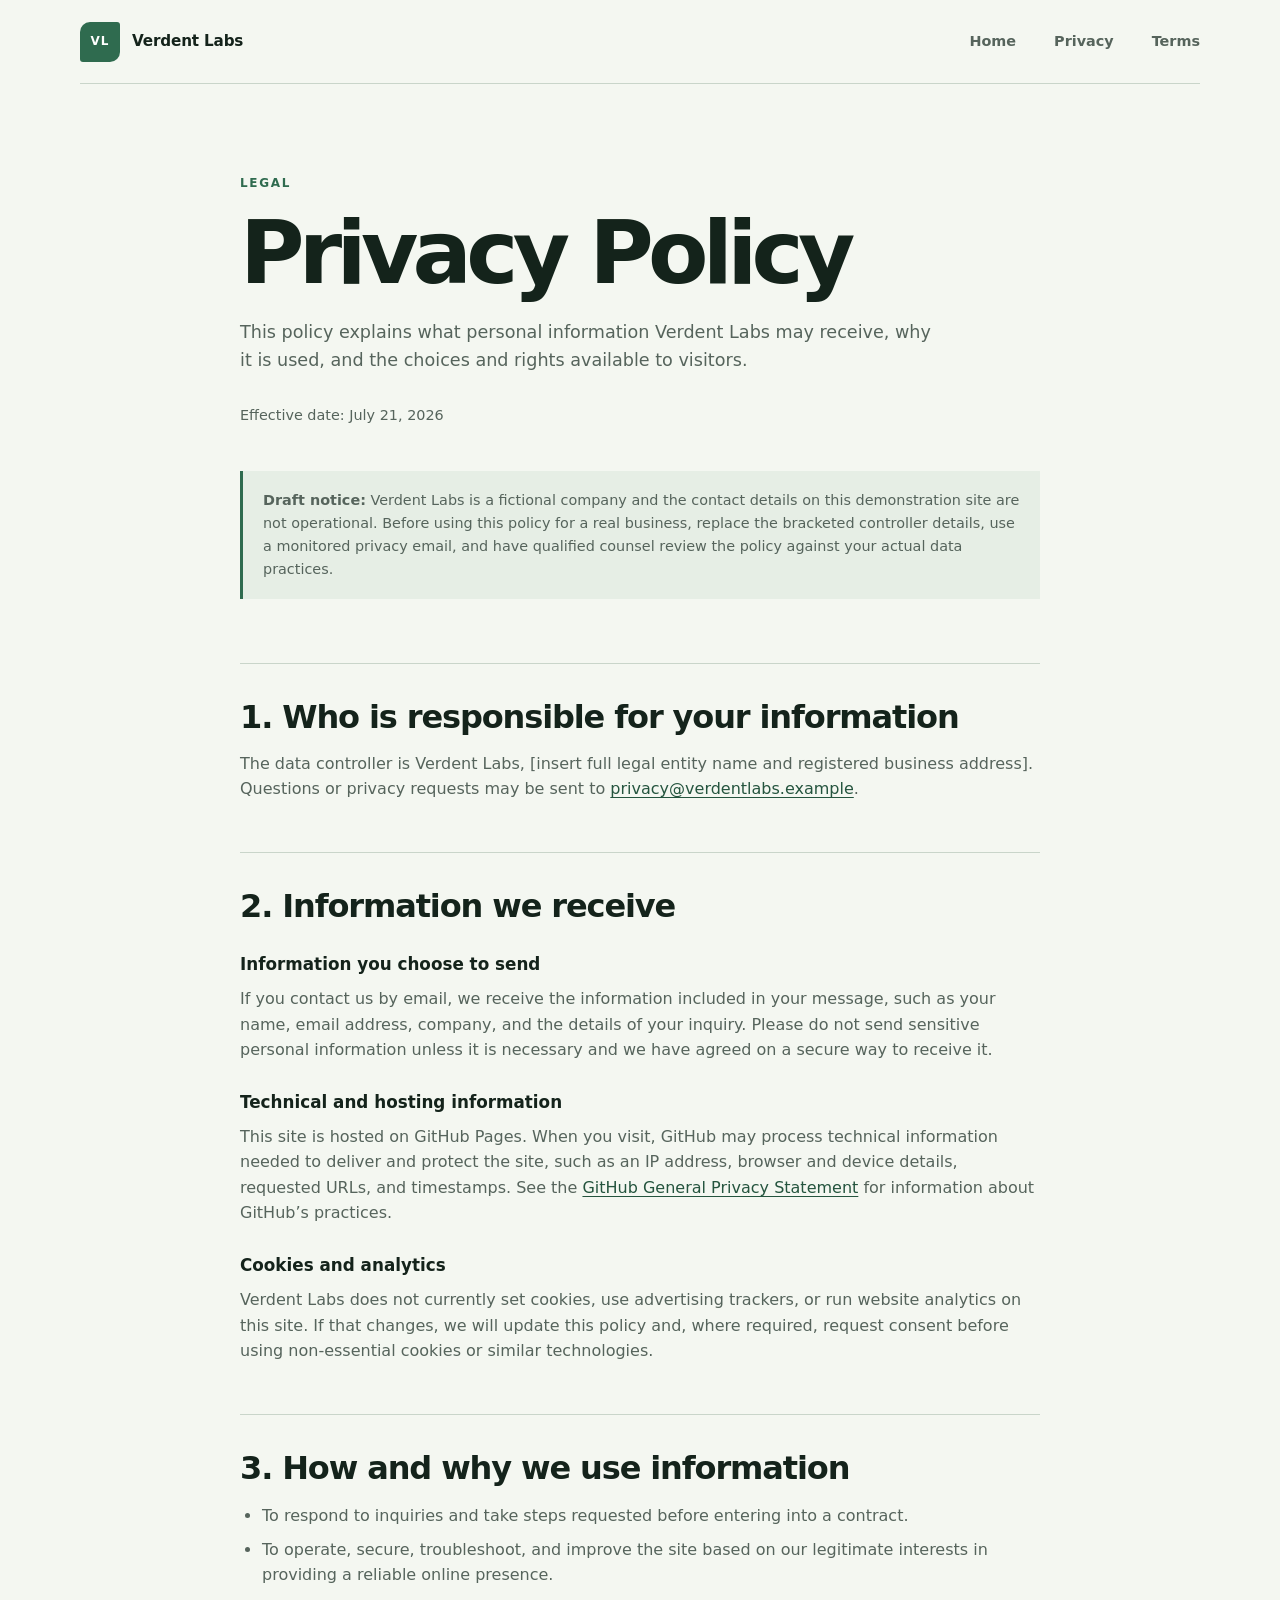
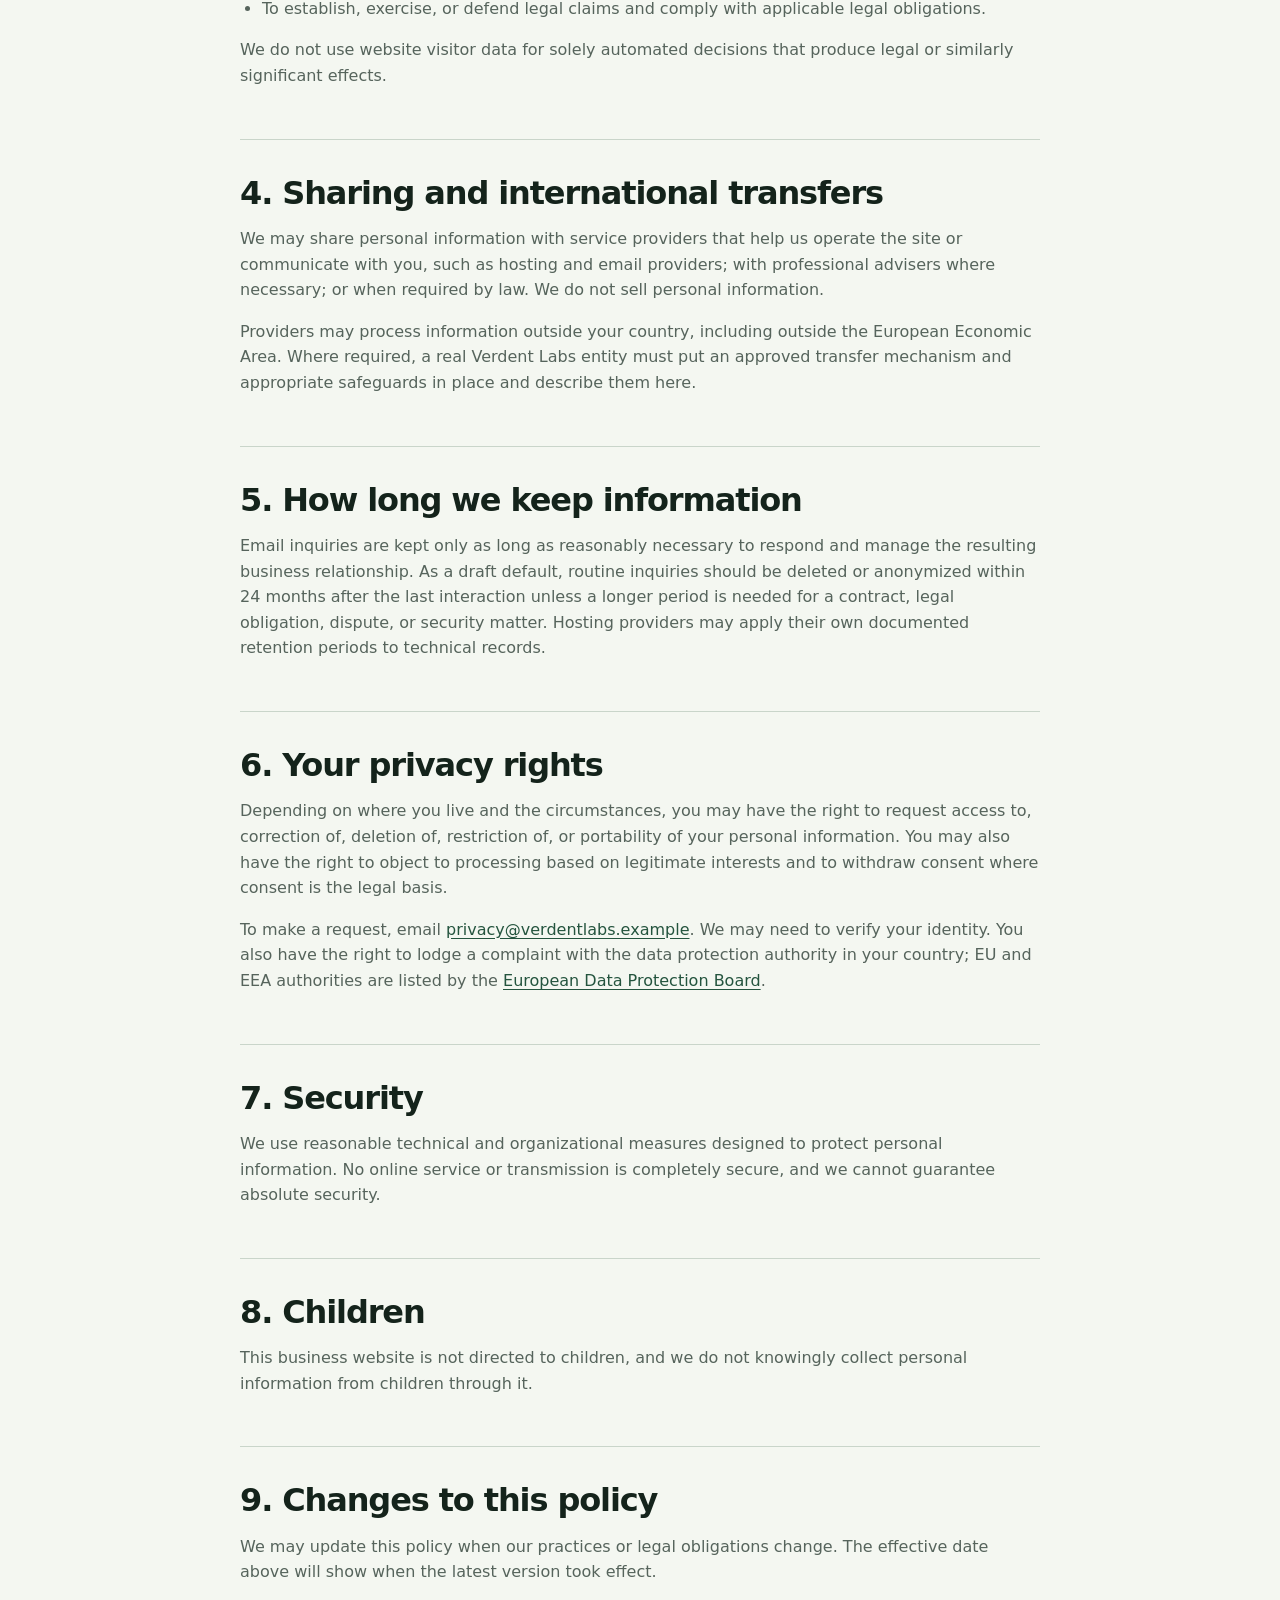
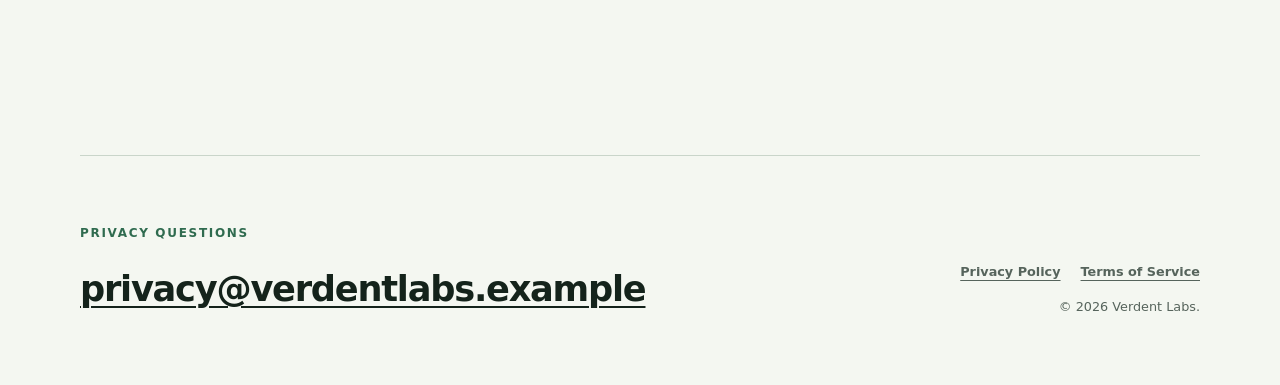
==== privacy-policy.html @ c5fb1c39 "Add legal pages and search indexing files" ====
<!doctype html>
<html lang="en">
  <head>
    <meta charset="utf-8" />
    <meta name="viewport" content="width=device-width, initial-scale=1" />
    <meta
      name="description"
      content="Learn how Verdent Labs handles personal information, including inquiries, hosting data, retention, and privacy rights."
    />
    <meta name="robots" content="index, follow, max-image-preview:large" />
    <link
      rel="canonical"
      href="https://monarahmani.github.io/verdent-labs/privacy-policy.html"
    />
    <title>Privacy Policy | Verdent Labs</title>
    <link rel="stylesheet" href="styles.css" />
  </head>
  <body>
    <header class="site-header">
      <a class="brand" href="index.html" aria-label="Verdent Labs home">
        <span class="logo-placeholder" aria-hidden="true">VL</span>
        <span>Verdent Labs</span>
      </a>

      <nav aria-label="Primary navigation">
        <a href="index.html">Home</a>
        <a href="privacy-policy.html" aria-current="page">Privacy</a>
        <a href="terms.html">Terms</a>
      </nav>
    </header>

    <main class="legal-page">
      <p class="eyebrow">Legal</p>
      <h1>Privacy Policy</h1>
      <p class="legal-intro">
        This policy explains what personal information Verdent Labs may receive,
        why it is used, and the choices and rights available to visitors.
      </p>
      <p class="effective-date">Effective date: July 21, 2026</p>

      <aside class="legal-notice">
        <strong>Draft notice:</strong> Verdent Labs is a fictional company and
        the contact details on this demonstration site are not operational.
        Before using this policy for a real business, replace the bracketed
        controller details, use a monitored privacy email, and have qualified
        counsel review the policy against your actual data practices.
      </aside>

      <div class="legal-content">
        <section aria-labelledby="controller">
          <h2 id="controller">1. Who is responsible for your information</h2>
          <p>
            The data controller is Verdent Labs, [insert full legal entity name
            and registered business address]. Questions or privacy requests may
            be sent to
            <a href="mailto:privacy@verdentlabs.example"
              >privacy@verdentlabs.example</a
            >.
          </p>
        </section>

        <section aria-labelledby="collect">
          <h2 id="collect">2. Information we receive</h2>
          <h3>Information you choose to send</h3>
          <p>
            If you contact us by email, we receive the information included in
            your message, such as your name, email address, company, and the
            details of your inquiry. Please do not send sensitive personal
            information unless it is necessary and we have agreed on a secure
            way to receive it.
          </p>

          <h3>Technical and hosting information</h3>
          <p>
            This site is hosted on GitHub Pages. When you visit, GitHub may
            process technical information needed to deliver and protect the
            site, such as an IP address, browser and device details, requested
            URLs, and timestamps. See the
            <a href="https://docs.github.com/en/site-policy/privacy-policies/github-general-privacy-statement"
              >GitHub General Privacy Statement</a
            > for information about GitHub’s practices.
          </p>

          <h3>Cookies and analytics</h3>
          <p>
            Verdent Labs does not currently set cookies, use advertising
            trackers, or run website analytics on this site. If that changes,
            we will update this policy and, where required, request consent
            before using non-essential cookies or similar technologies.
          </p>
        </section>

        <section aria-labelledby="uses">
          <h2 id="uses">3. How and why we use information</h2>
          <ul>
            <li>
              To respond to inquiries and take steps requested before entering
              into a contract.
            </li>
            <li>
              To operate, secure, troubleshoot, and improve the site based on
              our legitimate interests in providing a reliable online presence.
            </li>
            <li>
              To establish, exercise, or defend legal claims and comply with
              applicable legal obligations.
            </li>
          </ul>
          <p>
            We do not use website visitor data for solely automated decisions
            that produce legal or similarly significant effects.
          </p>
        </section>

        <section aria-labelledby="sharing">
          <h2 id="sharing">4. Sharing and international transfers</h2>
          <p>
            We may share personal information with service providers that help
            us operate the site or communicate with you, such as hosting and
            email providers; with professional advisers where necessary; or
            when required by law. We do not sell personal information.
          </p>
          <p>
            Providers may process information outside your country, including
            outside the European Economic Area. Where required, a real Verdent
            Labs entity must put an approved transfer mechanism and appropriate
            safeguards in place and describe them here.
          </p>
        </section>

        <section aria-labelledby="retention">
          <h2 id="retention">5. How long we keep information</h2>
          <p>
            Email inquiries are kept only as long as reasonably necessary to
            respond and manage the resulting business relationship. As a draft
            default, routine inquiries should be deleted or anonymized within
            24 months after the last interaction unless a longer period is
            needed for a contract, legal obligation, dispute, or security
            matter. Hosting providers may apply their own documented retention
            periods to technical records.
          </p>
        </section>

        <section aria-labelledby="rights">
          <h2 id="rights">6. Your privacy rights</h2>
          <p>
            Depending on where you live and the circumstances, you may have the
            right to request access to, correction of, deletion of, restriction
            of, or portability of your personal information. You may also have
            the right to object to processing based on legitimate interests and
            to withdraw consent where consent is the legal basis.
          </p>
          <p>
            To make a request, email
            <a href="mailto:privacy@verdentlabs.example"
              >privacy@verdentlabs.example</a
            >. We may need to verify your identity. You also have the right to
            lodge a complaint with the data protection authority in your
            country; EU and EEA authorities are listed by the
            <a href="https://www.edpb.europa.eu/about-edpb/about-edpb/members_en"
              >European Data Protection Board</a
            >.
          </p>
        </section>

        <section aria-labelledby="security">
          <h2 id="security">7. Security</h2>
          <p>
            We use reasonable technical and organizational measures designed to
            protect personal information. No online service or transmission is
            completely secure, and we cannot guarantee absolute security.
          </p>
        </section>

        <section aria-labelledby="children">
          <h2 id="children">8. Children</h2>
          <p>
            This business website is not directed to children, and we do not
            knowingly collect personal information from children through it.
          </p>
        </section>

        <section aria-labelledby="changes">
          <h2 id="changes">9. Changes to this policy</h2>
          <p>
            We may update this policy when our practices or legal obligations
            change. The effective date above will show when the latest version
            took effect.
          </p>
        </section>
      </div>
    </main>

    <footer>
      <div>
        <p class="section-label">Privacy questions</p>
        <a class="contact-link" href="mailto:privacy@verdentlabs.example">
          privacy@verdentlabs.example
        </a>
      </div>
      <div class="footer-meta">
        <nav class="legal-links" aria-label="Legal">
          <a href="privacy-policy.html" aria-current="page">Privacy Policy</a>
          <a href="terms.html">Terms of Service</a>
        </nav>
        <p>© 2026 Verdent Labs.</p>
      </div>
    </footer>
  </body>
</html>
---- styles.css ----
:root {
  --ink: #14231b;
  --muted: #56645c;
  --paper: #f4f7f1;
  --surface: #e6eee5;
  --accent: #2f6b4f;
  --accent-dark: #24543e;
  --line: #c9d5ca;
  --max-width: 1120px;
}

* {
  box-sizing: border-box;
}

html {
  scroll-behavior: smooth;
}

body {
  margin: 0;
  color: var(--ink);
  background: var(--paper);
  font-family: Inter, ui-sans-serif, system-ui, -apple-system, BlinkMacSystemFont,
    "Segoe UI", sans-serif;
  line-height: 1.6;
}

a {
  color: inherit;
}

.site-header,
main,
footer {
  width: min(calc(100% - 40px), var(--max-width));
  margin-inline: auto;
}

.site-header {
  display: flex;
  align-items: center;
  justify-content: space-between;
  min-height: 84px;
  border-bottom: 1px solid var(--line);
}

.brand {
  display: inline-flex;
  align-items: center;
  gap: 12px;
  font-size: 0.95rem;
  font-weight: 750;
  letter-spacing: -0.01em;
  text-decoration: none;
}

.logo-placeholder {
  display: grid;
  width: 40px;
  height: 40px;
  place-items: center;
  color: white;
  background: var(--accent);
  border-radius: 10px 3px 10px 3px;
  font-size: 0.75rem;
  letter-spacing: 0.08em;
}

nav {
  display: flex;
  gap: clamp(18px, 4vw, 38px);
}

nav a {
  color: var(--muted);
  font-size: 0.9rem;
  font-weight: 650;
  text-decoration: none;
}

nav a:hover,
nav a:focus-visible {
  color: var(--accent);
}

.hero {
  display: grid;
  min-height: 650px;
  align-content: center;
  padding: 90px 0;
  border-bottom: 1px solid var(--line);
}

.eyebrow,
.section-label {
  margin: 0 0 18px;
  color: var(--accent);
  font-size: 0.75rem;
  font-weight: 800;
  letter-spacing: 0.14em;
  text-transform: uppercase;
}

h1,
h2,
h3,
p {
  margin-top: 0;
}

h1 {
  max-width: 850px;
  margin-bottom: 26px;
  font-size: clamp(3.2rem, 8vw, 6.7rem);
  font-weight: 750;
  letter-spacing: -0.065em;
  line-height: 0.96;
}

.hero-copy {
  max-width: 600px;
  margin-bottom: 34px;
  color: var(--muted);
  font-size: clamp(1.05rem, 2vw, 1.25rem);
}

.button {
  justify-self: start;
  padding: 13px 20px;
  color: white;
  background: var(--accent);
  border-radius: 4px;
  font-size: 0.9rem;
  font-weight: 750;
  text-decoration: none;
}

.button:hover,
.button:focus-visible {
  background: var(--accent-dark);
}

.about {
  display: grid;
  grid-template-columns: 1fr 1fr;
  gap: clamp(40px, 9vw, 110px);
  padding: 110px 0;
  border-bottom: 1px solid var(--line);
}

.about h2,
.services > h2 {
  max-width: 700px;
  margin-bottom: 0;
  font-size: clamp(2rem, 4vw, 3.5rem);
  letter-spacing: -0.045em;
  line-height: 1.08;
}

.about > p {
  align-self: end;
  margin-bottom: 0;
  color: var(--muted);
  font-size: 1.1rem;
}

.services {
  padding: 110px 0 125px;
}

.service-grid {
  display: grid;
  grid-template-columns: repeat(3, 1fr);
  gap: 20px;
  margin-top: 58px;
}

.service-grid article {
  min-height: 260px;
  padding: 28px;
  background: var(--surface);
  border-top: 3px solid var(--accent);
}

.service-number {
  display: block;
  margin-bottom: 62px;
  color: var(--accent);
  font-size: 0.75rem;
  font-weight: 800;
}

.service-grid h3 {
  margin-bottom: 10px;
  font-size: 1.25rem;
  letter-spacing: -0.025em;
}

.service-grid p {
  margin-bottom: 0;
  color: var(--muted);
}

footer {
  display: flex;
  align-items: end;
  justify-content: space-between;
  gap: 30px;
  padding: 68px 0;
  border-top: 1px solid var(--line);
}

.contact-link {
  font-size: clamp(1.35rem, 3vw, 2.2rem);
  font-weight: 750;
  letter-spacing: -0.035em;
  overflow-wrap: anywhere;
  text-decoration-thickness: 2px;
  text-underline-offset: 5px;
}

footer > p {
  margin-bottom: 0;
  color: var(--muted);
  font-size: 0.8rem;
  text-align: right;
}

.footer-meta {
  display: grid;
  justify-items: end;
  gap: 14px;
}

.footer-meta p {
  margin: 0;
  color: var(--muted);
  font-size: 0.8rem;
  text-align: right;
}

.legal-links {
  gap: 20px;
}

.legal-links a {
  font-size: 0.8rem;
  text-decoration: underline;
  text-decoration-thickness: 1px;
  text-underline-offset: 4px;
}

.legal-page {
  max-width: 800px;
  padding: 90px 0 120px;
}

.legal-page h1 {
  margin-bottom: 22px;
  font-size: clamp(3rem, 7vw, 5.5rem);
}

.legal-intro {
  max-width: 700px;
  margin-bottom: 30px;
  color: var(--muted);
  font-size: 1.1rem;
}

.legal-notice {
  margin-bottom: 64px;
  padding: 18px 20px;
  background: var(--surface);
  border-left: 3px solid var(--accent);
  color: var(--muted);
  font-size: 0.9rem;
}

.legal-content section {
  padding: 34px 0;
  border-top: 1px solid var(--line);
}

.legal-content h2 {
  margin-bottom: 14px;
  font-size: clamp(1.45rem, 3vw, 2rem);
  letter-spacing: -0.035em;
  line-height: 1.2;
}

.legal-content h3 {
  margin: 26px 0 8px;
  font-size: 1.05rem;
}

.legal-content p,
.legal-content li {
  color: var(--muted);
}

.legal-content ul {
  padding-left: 22px;
}

.legal-content li + li {
  margin-top: 8px;
}

.legal-content a {
  color: var(--accent-dark);
  text-underline-offset: 3px;
}

.effective-date {
  margin-bottom: 44px;
  color: var(--muted);
  font-size: 0.9rem;
}

@media (max-width: 760px) {
  .site-header,
  main,
  footer {
    width: min(calc(100% - 28px), var(--max-width));
  }

  .brand > span:last-child {
    display: none;
  }

  nav {
    gap: 20px;
  }

  .hero {
    min-height: 570px;
  }

  .about,
  .service-grid {
    grid-template-columns: 1fr;
  }

  .about,
  .services {
    padding: 80px 0;
  }

  .service-grid {
    margin-top: 40px;
  }

  .service-grid article {
    min-height: 220px;
  }

  .service-number {
    margin-bottom: 42px;
  }

  footer {
    display: block;
  }

  .footer-meta {
    justify-items: start;
    margin-top: 52px;
  }

  .footer-meta p {
    text-align: left;
  }

  .legal-page {
    padding: 70px 0 90px;
  }

  footer > p {
    margin-top: 52px;
    text-align: left;
  }
}

@media (prefers-reduced-motion: reduce) {
  html {
    scroll-behavior: auto;
  }
}
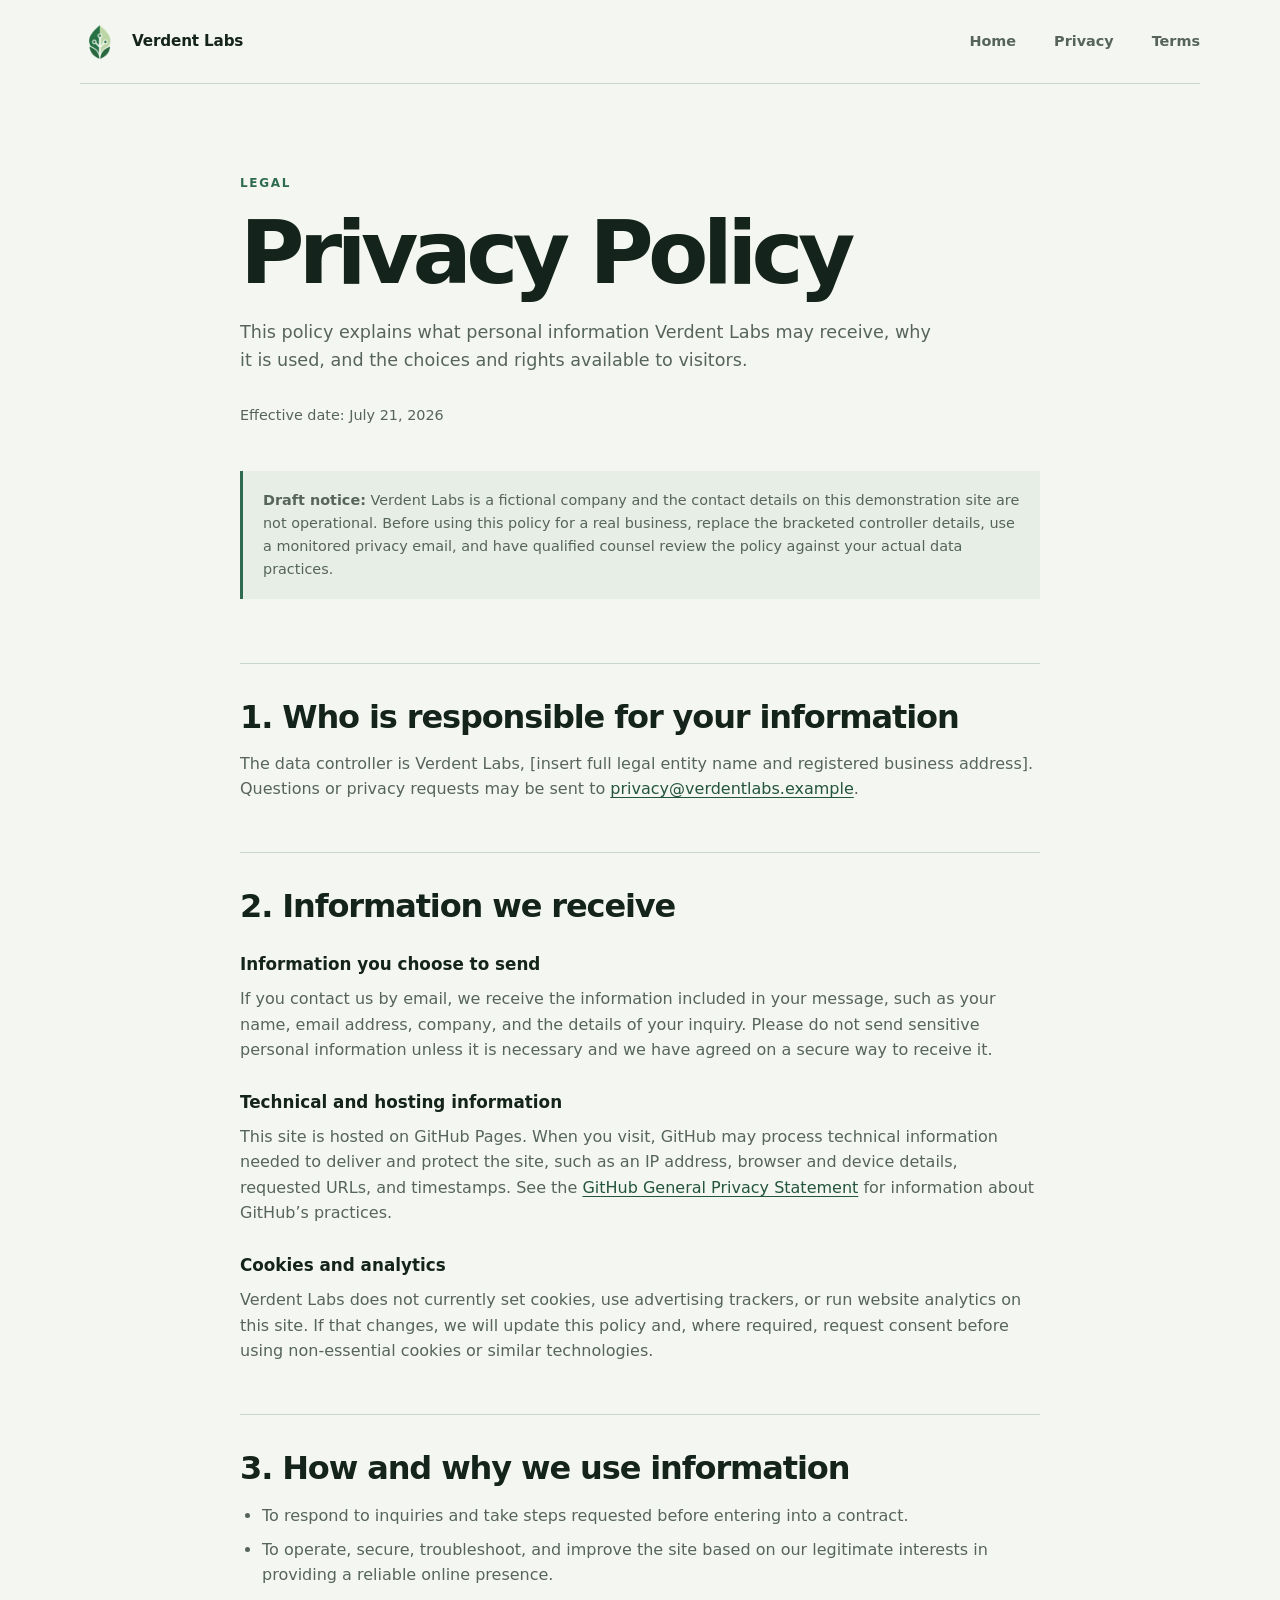
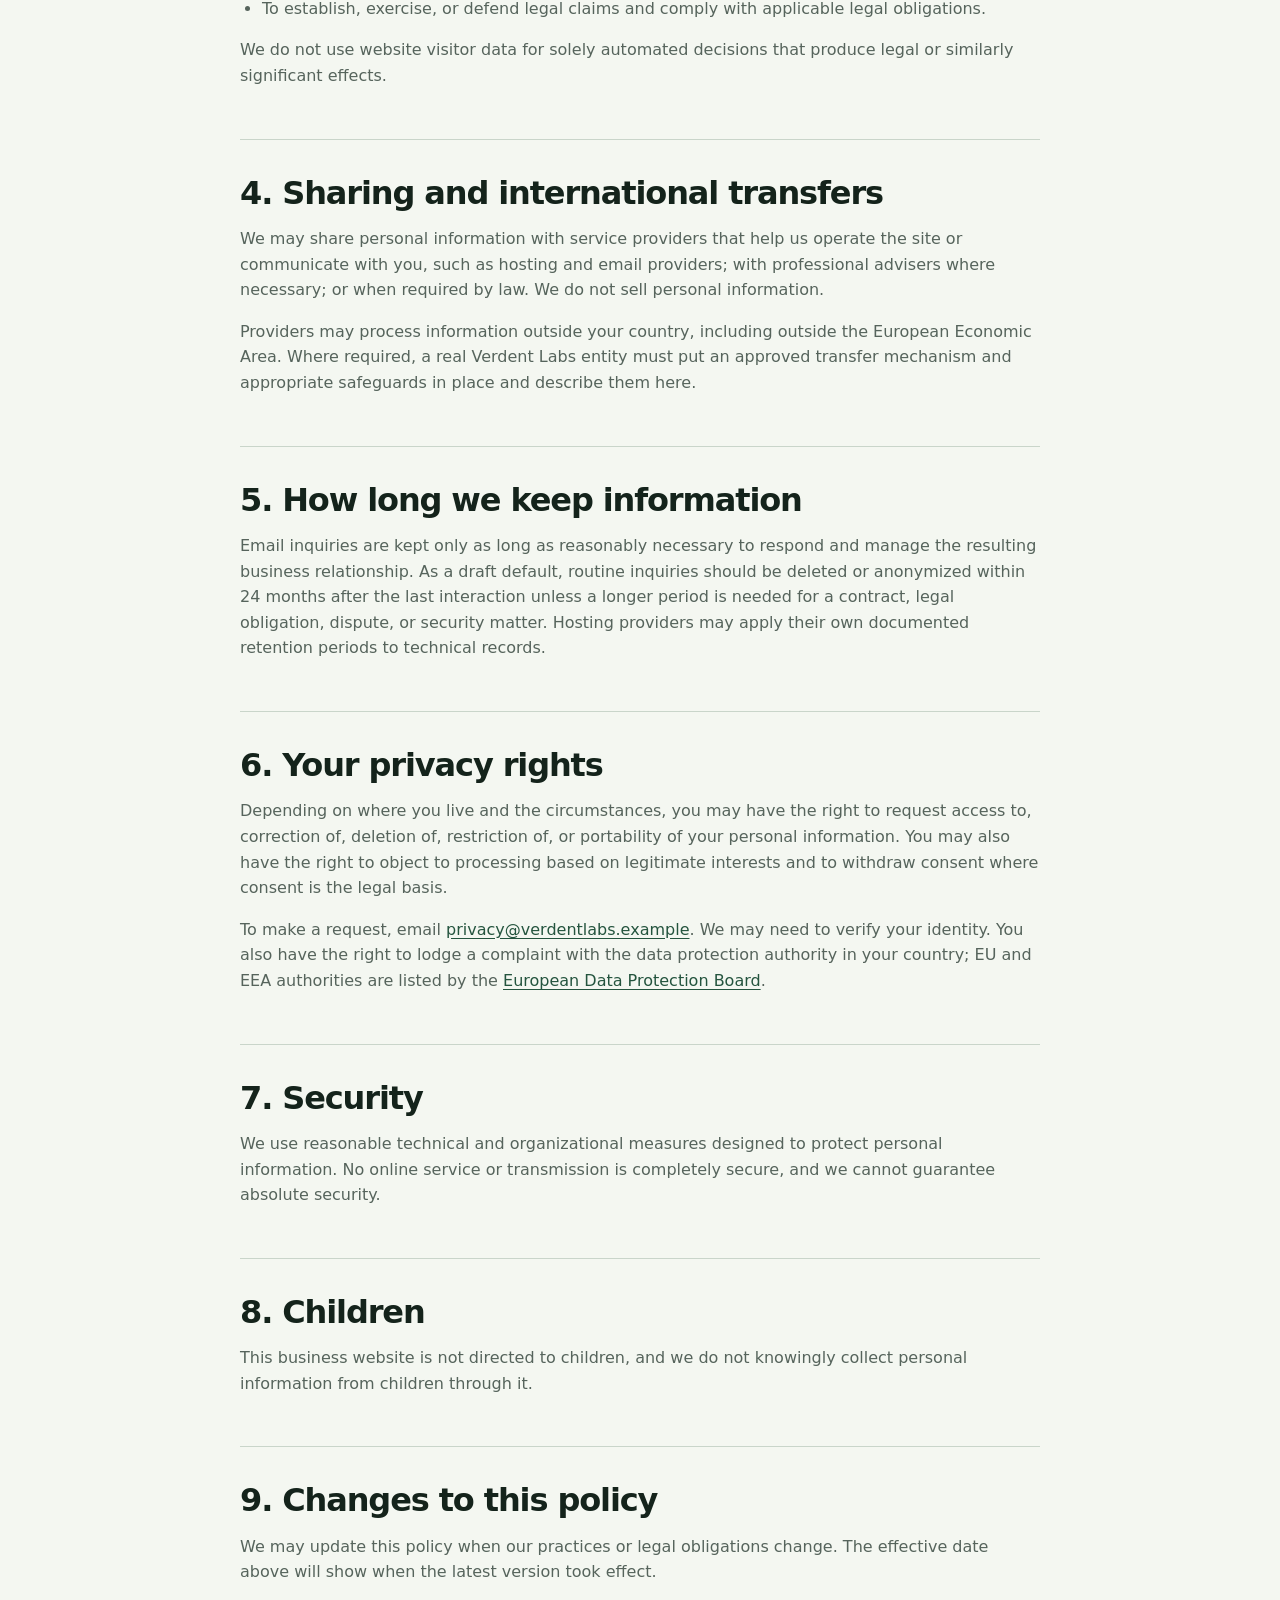
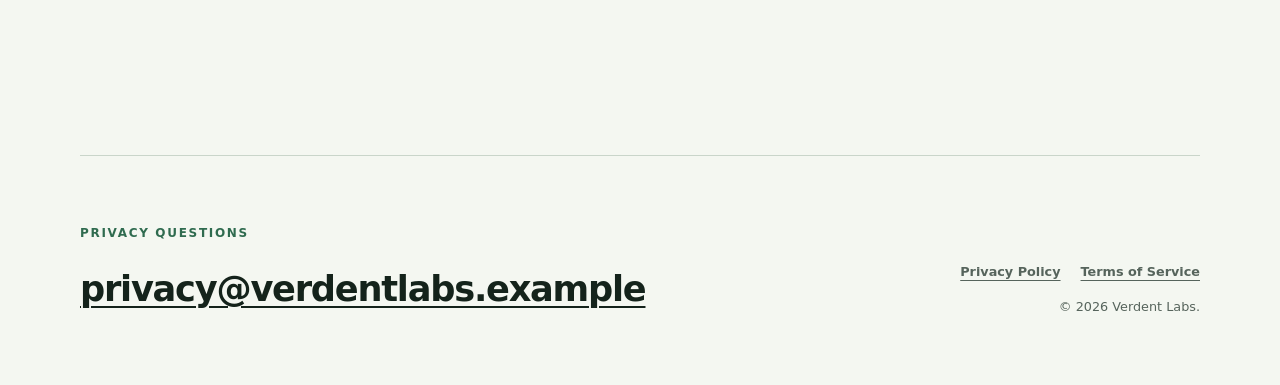
==== commit de05c3aa: "Add optimized Verdent Labs logo" ====
--- a/privacy-policy.html
+++ b/privacy-policy.html
@@ -18,7 +18,14 @@
   <body>
     <header class="site-header">
       <a class="brand" href="index.html" aria-label="Verdent Labs home">
-        <span class="logo-placeholder" aria-hidden="true">VL</span>
+        <img
+          class="logo"
+          src="assets/verdent-labs-logo.webp"
+          alt="Verdent Labs logo"
+          width="40"
+          height="40"
+          decoding="async"
+        />
         <span>Verdent Labs</span>
       </a>
 
--- a/styles.css
+++ b/styles.css
@@ -55,16 +55,12 @@
   text-decoration: none;
 }
 
-.logo-placeholder {
-  display: grid;
+.logo {
+  display: block;
   width: 40px;
   height: 40px;
-  place-items: center;
-  color: white;
-  background: var(--accent);
-  border-radius: 10px 3px 10px 3px;
-  font-size: 0.75rem;
-  letter-spacing: 0.08em;
+  flex: 0 0 40px;
+  object-fit: contain;
 }
 
 nav {
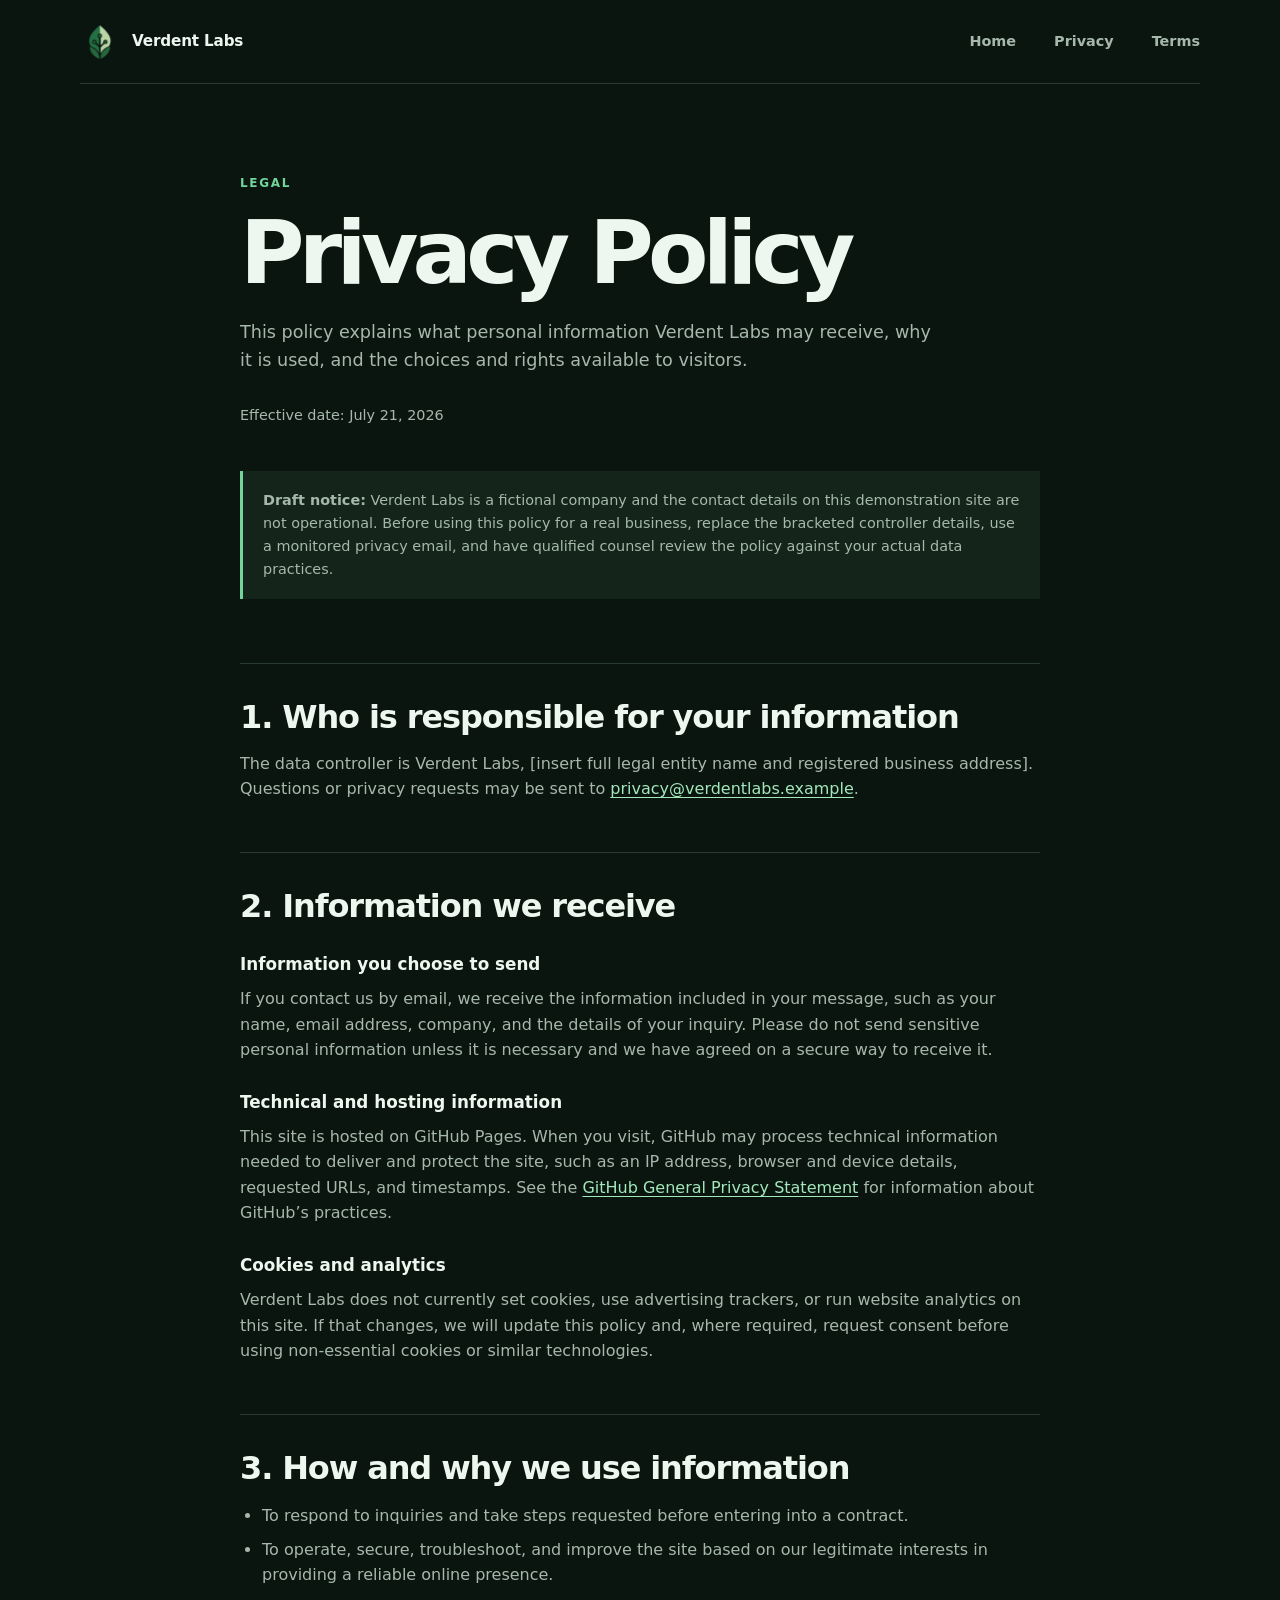
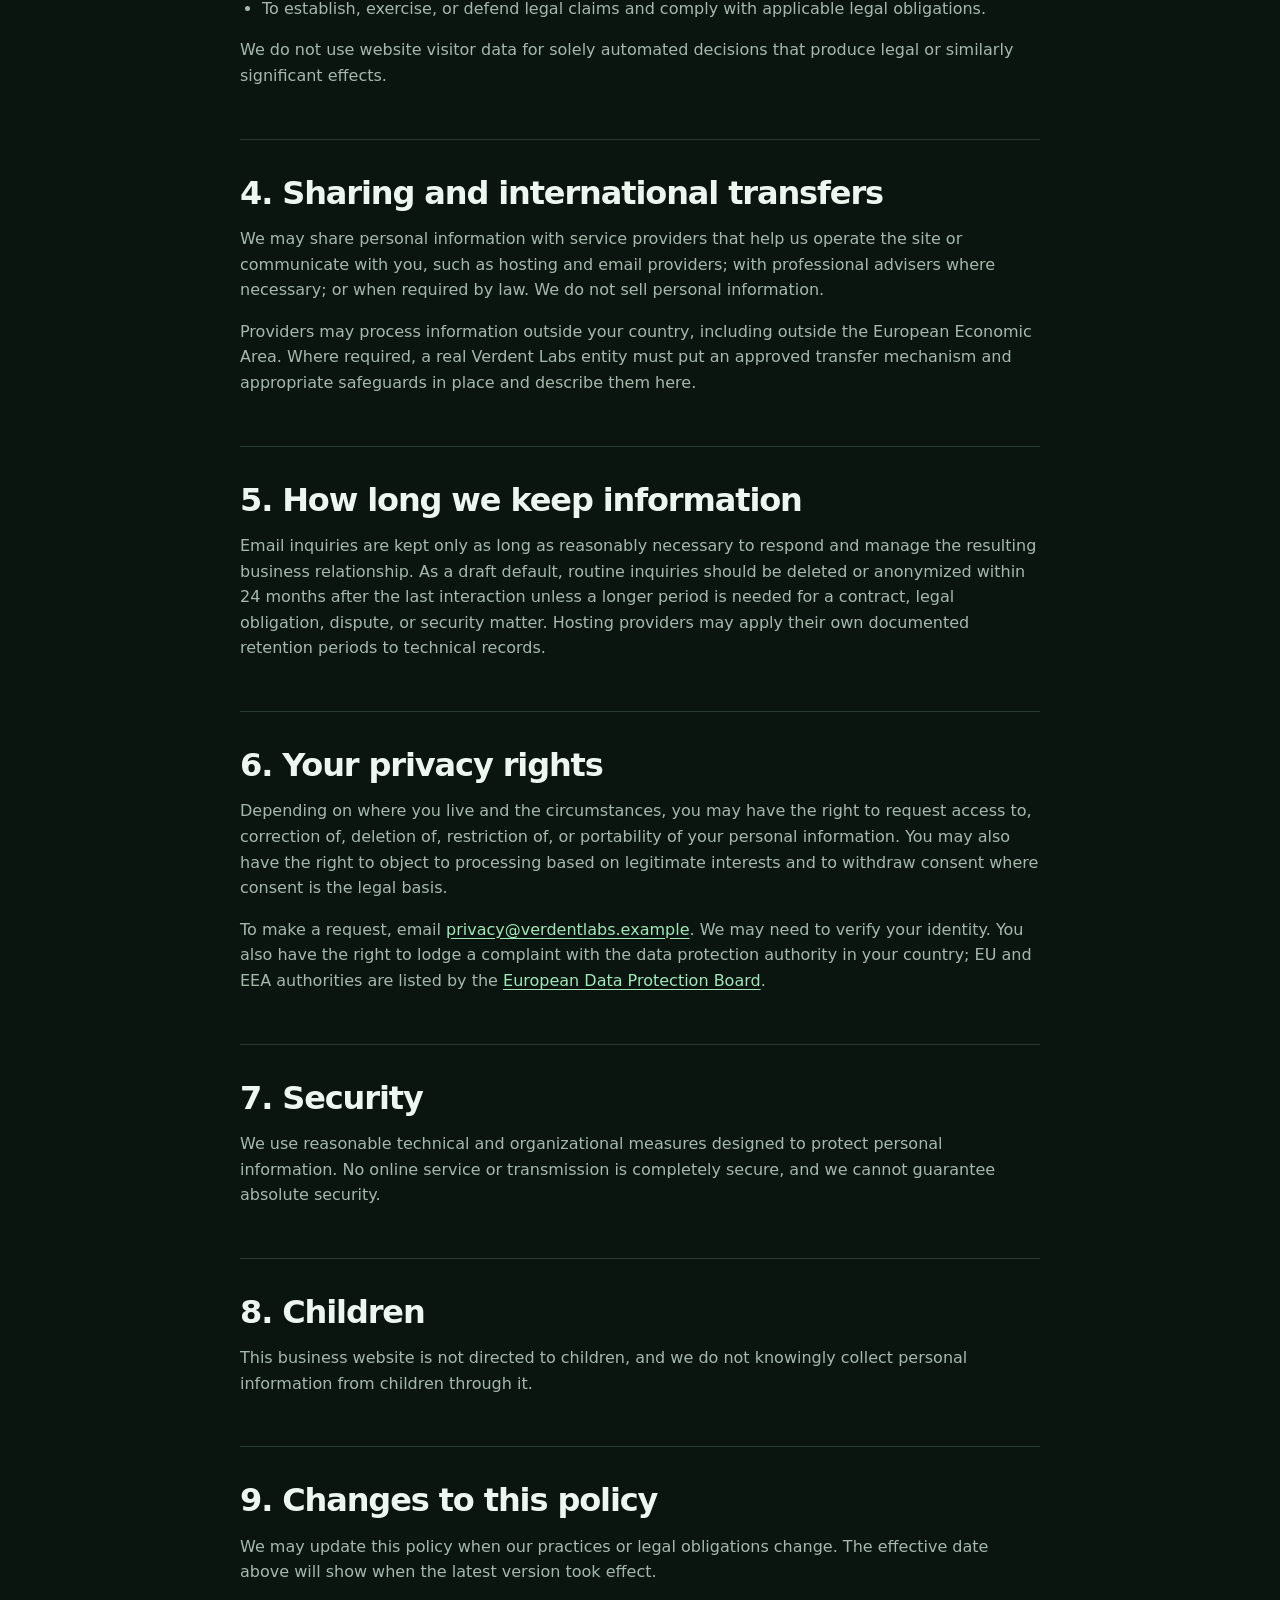
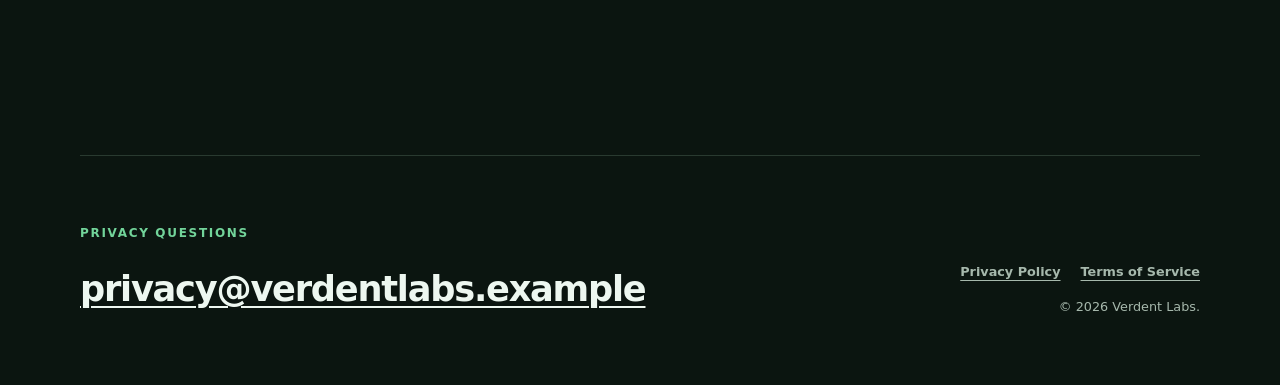
==== commit 43bfb136: "Add dark theme and proximity logo glow" ====
--- a/privacy-policy.html
+++ b/privacy-policy.html
@@ -3,6 +3,7 @@
   <head>
     <meta charset="utf-8" />
     <meta name="viewport" content="width=device-width, initial-scale=1" />
+    <meta name="theme-color" content="#0b1510" />
     <meta
       name="description"
       content="Learn how Verdent Labs handles personal information, including inquiries, hosting data, retention, and privacy rights."
@@ -14,6 +15,7 @@
     />
     <title>Privacy Policy | Verdent Labs</title>
     <link rel="stylesheet" href="styles.css" />
+    <script src="site.js" defer></script>
   </head>
   <body>
     <header class="site-header">
--- a/styles.css
+++ b/styles.css
@@ -1,11 +1,12 @@
 :root {
-  --ink: #14231b;
-  --muted: #56645c;
-  --paper: #f4f7f1;
-  --surface: #e6eee5;
-  --accent: #2f6b4f;
-  --accent-dark: #24543e;
-  --line: #c9d5ca;
+  color-scheme: dark;
+  --ink: #edf7f0;
+  --muted: #a6b8ac;
+  --paper: #0b1510;
+  --surface: #14241a;
+  --accent: #72d49a;
+  --accent-dark: #a2e8bb;
+  --line: #293a30;
   --max-width: 1120px;
 }
 
@@ -56,11 +57,21 @@
 }
 
 .logo {
+  --logo-brightness: 1;
+  --logo-glow-alpha: 0;
+  --logo-glow-size: 0px;
   display: block;
   width: 40px;
   height: 40px;
   flex: 0 0 40px;
+  filter: brightness(var(--logo-brightness))
+    drop-shadow(
+      0 0 var(--logo-glow-size)
+        rgb(126 255 178 / var(--logo-glow-alpha))
+    );
   object-fit: contain;
+  transition: filter 180ms ease-out;
+  will-change: filter;
 }
 
 nav {
@@ -124,7 +135,7 @@
 .button {
   justify-self: start;
   padding: 13px 20px;
-  color: white;
+  color: #08130c;
   background: var(--accent);
   border-radius: 4px;
   font-size: 0.9rem;
@@ -382,4 +393,9 @@
   html {
     scroll-behavior: auto;
   }
-}
+
+  .logo {
+    filter: none;
+    transition: none;
+  }
+}
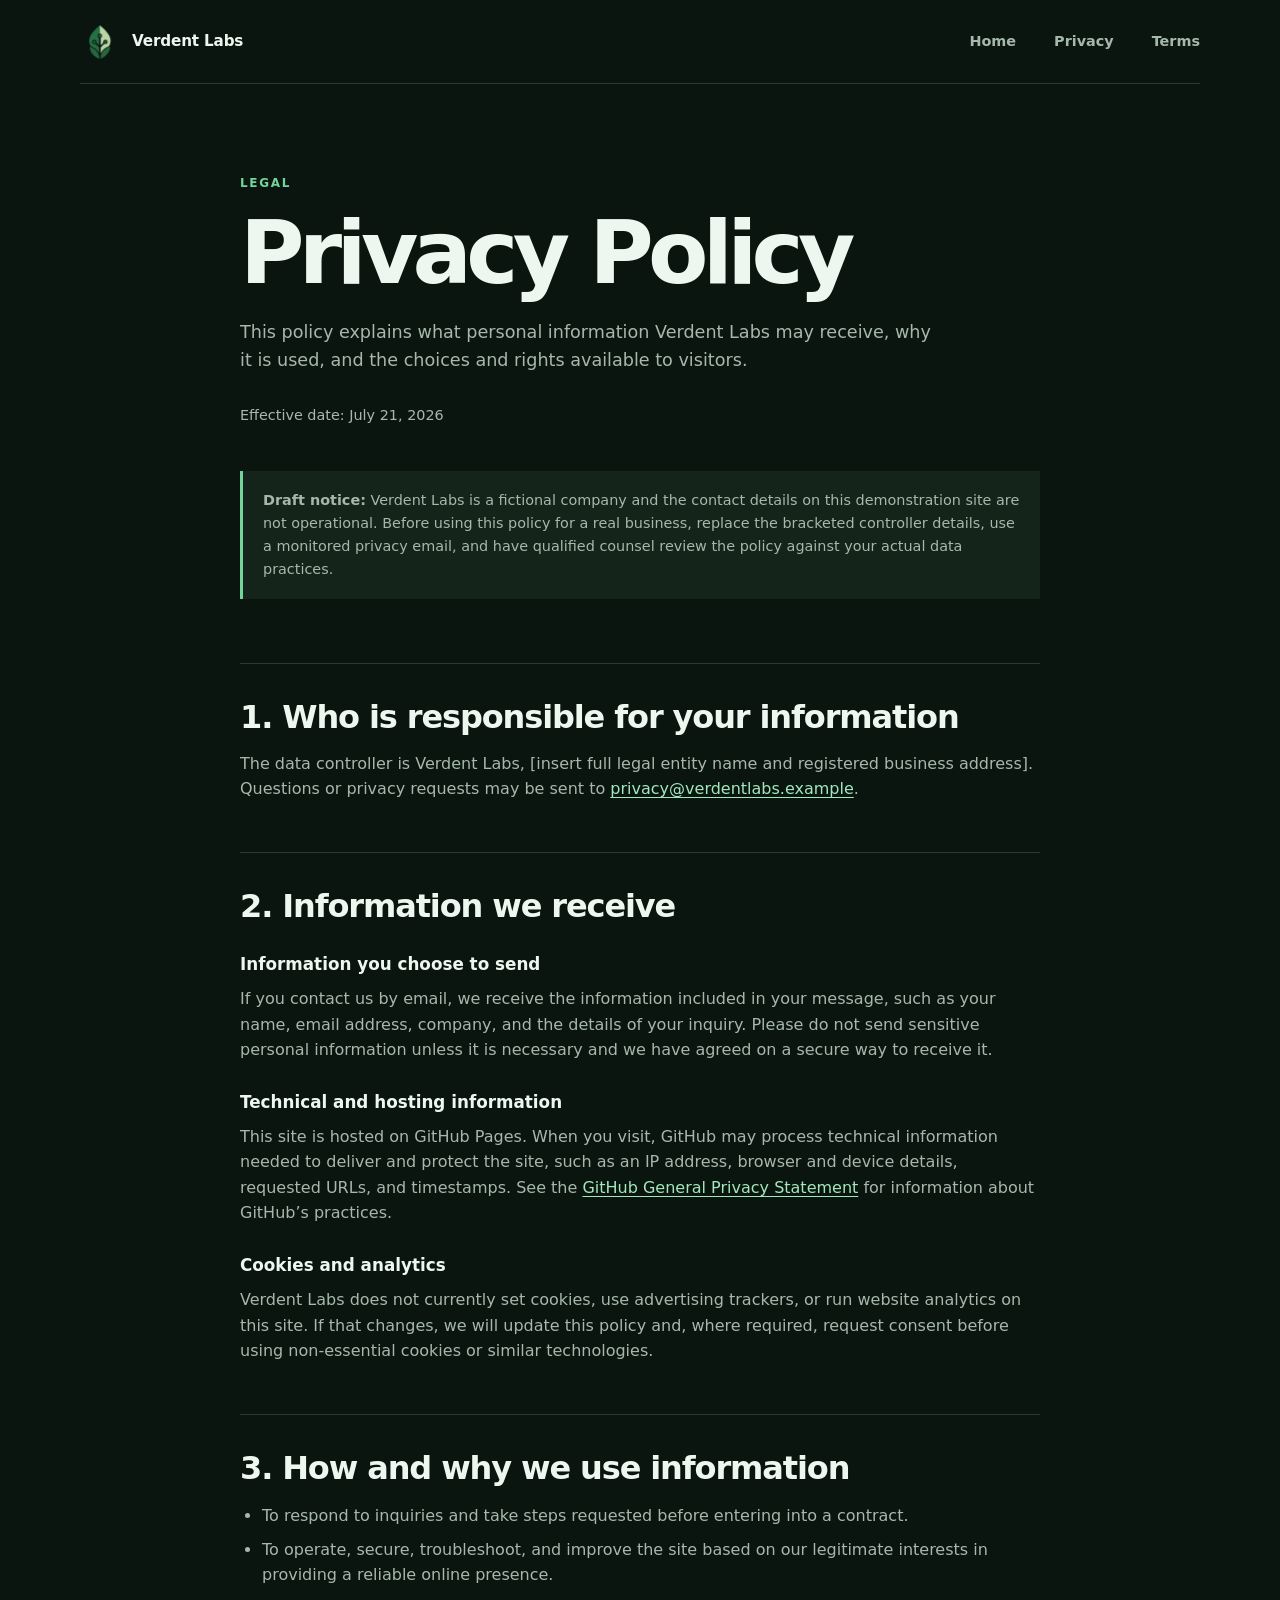
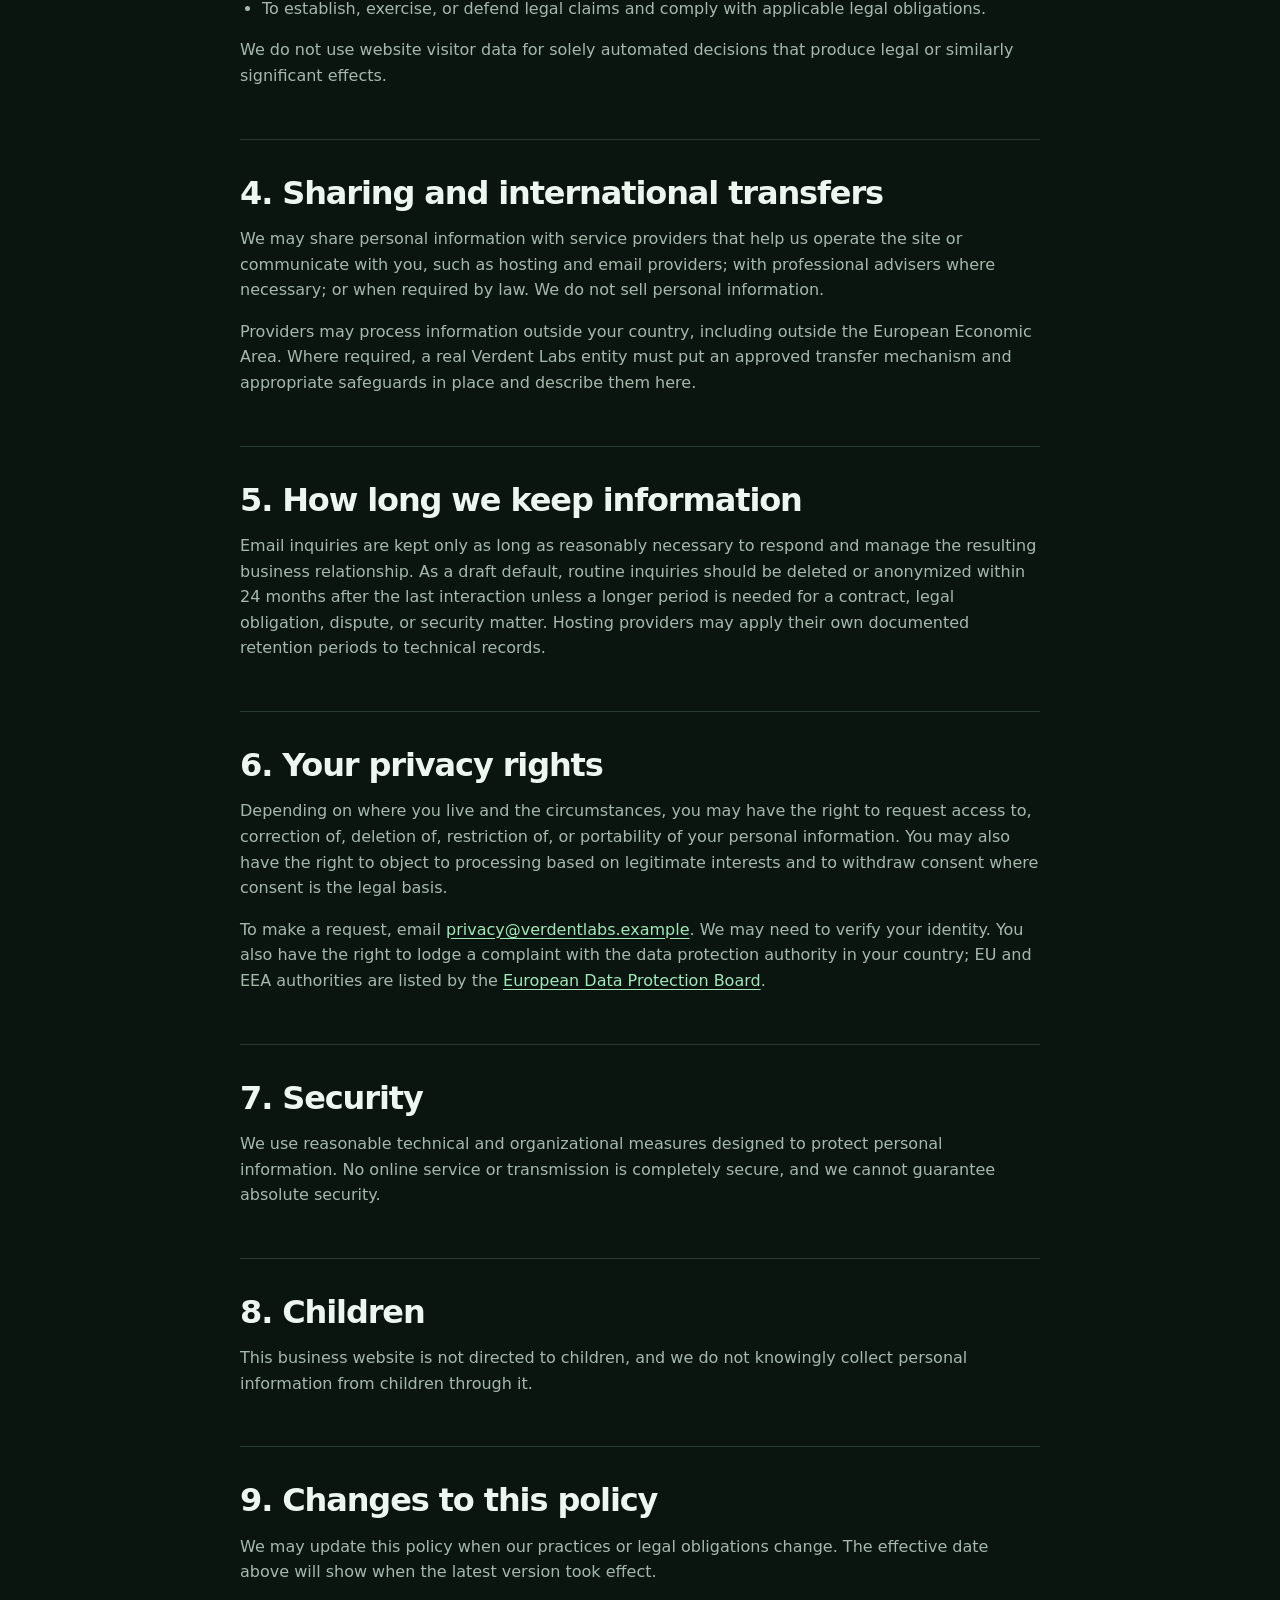
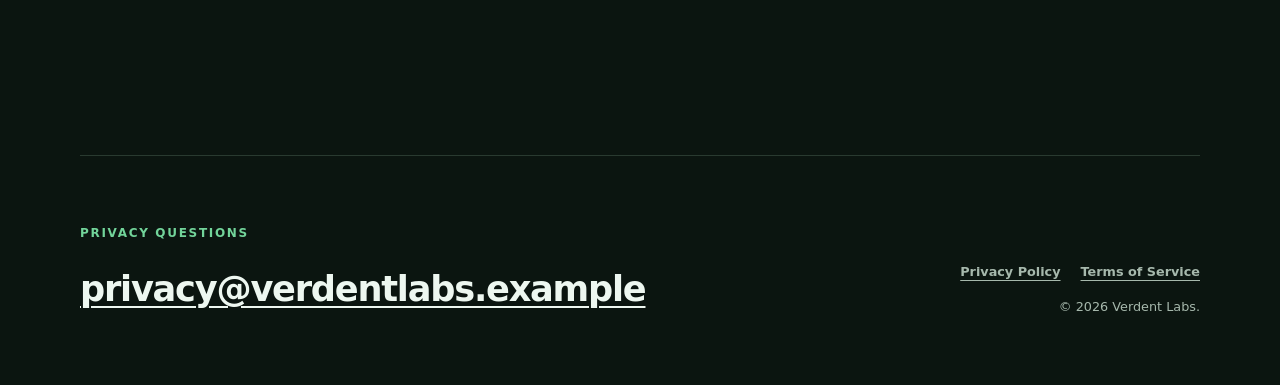
==== commit 5b03c39f: "Reduce site payload and deployment size" ====
--- a/privacy-policy.html
+++ b/privacy-policy.html
@@ -20,14 +20,16 @@
   <body>
     <header class="site-header">
       <a class="brand" href="index.html" aria-label="Verdent Labs home">
-        <img
-          class="logo"
-          src="assets/verdent-labs-logo.webp"
-          alt="Verdent Labs logo"
-          width="40"
-          height="40"
-          decoding="async"
-        />
+        <span class="logo-effect">
+          <img
+            class="logo"
+            src="assets/verdent-labs-logo.avif"
+            alt="Verdent Labs logo"
+            width="40"
+            height="40"
+            decoding="async"
+          />
+        </span>
         <span>Verdent Labs</span>
       </a>
 
--- a/styles.css
+++ b/styles.css
@@ -56,21 +56,61 @@
   text-decoration: none;
 }
 
-.logo {
+.logo-effect {
   --logo-brightness: 1;
   --logo-glow-alpha: 0;
   --logo-glow-size: 0px;
+  --logo-halo-opacity: 0;
+  --logo-halo-scale: 0.78;
+  position: relative;
+  display: grid;
+  width: 40px;
+  height: 40px;
+  flex: 0 0 40px;
+  place-items: center;
+  isolation: isolate;
+}
+
+.logo-effect::before {
+  position: absolute;
+  z-index: -1;
+  top: 50%;
+  left: 50%;
+  width: 150px;
+  height: 150px;
+  background: radial-gradient(
+    circle,
+    rgb(121 255 177 / 72%) 0%,
+    rgb(88 225 145 / 42%) 24%,
+    rgb(53 170 103 / 18%) 48%,
+    rgb(34 112 72 / 6%) 68%,
+    transparent 86%
+  );
+  border-radius: 50%;
+  content: "";
+  filter: blur(5px);
+  opacity: var(--logo-halo-opacity);
+  pointer-events: none;
+  transform: translate(-50%, -50%) scale(var(--logo-halo-scale));
+  transition:
+    opacity 220ms ease-out,
+    transform 260ms ease-out;
+  will-change: opacity, transform;
+}
+
+.logo {
+  position: relative;
+  z-index: 1;
   display: block;
   width: 40px;
   height: 40px;
-  flex: 0 0 40px;
   filter: brightness(var(--logo-brightness))
     drop-shadow(
       0 0 var(--logo-glow-size)
         rgb(126 255 178 / var(--logo-glow-alpha))
     );
   object-fit: contain;
-  transition: filter 180ms ease-out;
+  transition: filter 220ms ease-out;
   will-change: filter;
 }
 
@@ -227,13 +267,6 @@
   text-underline-offset: 5px;
 }
 
-footer > p {
-  margin-bottom: 0;
-  color: var(--muted);
-  font-size: 0.8rem;
-  text-align: right;
-}
-
 .footer-meta {
   display: grid;
   justify-items: end;
@@ -382,11 +415,6 @@
   .legal-page {
     padding: 70px 0 90px;
   }
-
-  footer > p {
-    margin-top: 52px;
-    text-align: left;
-  }
 }
 
 @media (prefers-reduced-motion: reduce) {
@@ -394,6 +422,10 @@
     scroll-behavior: auto;
   }
 
+  .logo-effect::before {
+    display: none;
+  }
+
   .logo {
     filter: none;
     transition: none;
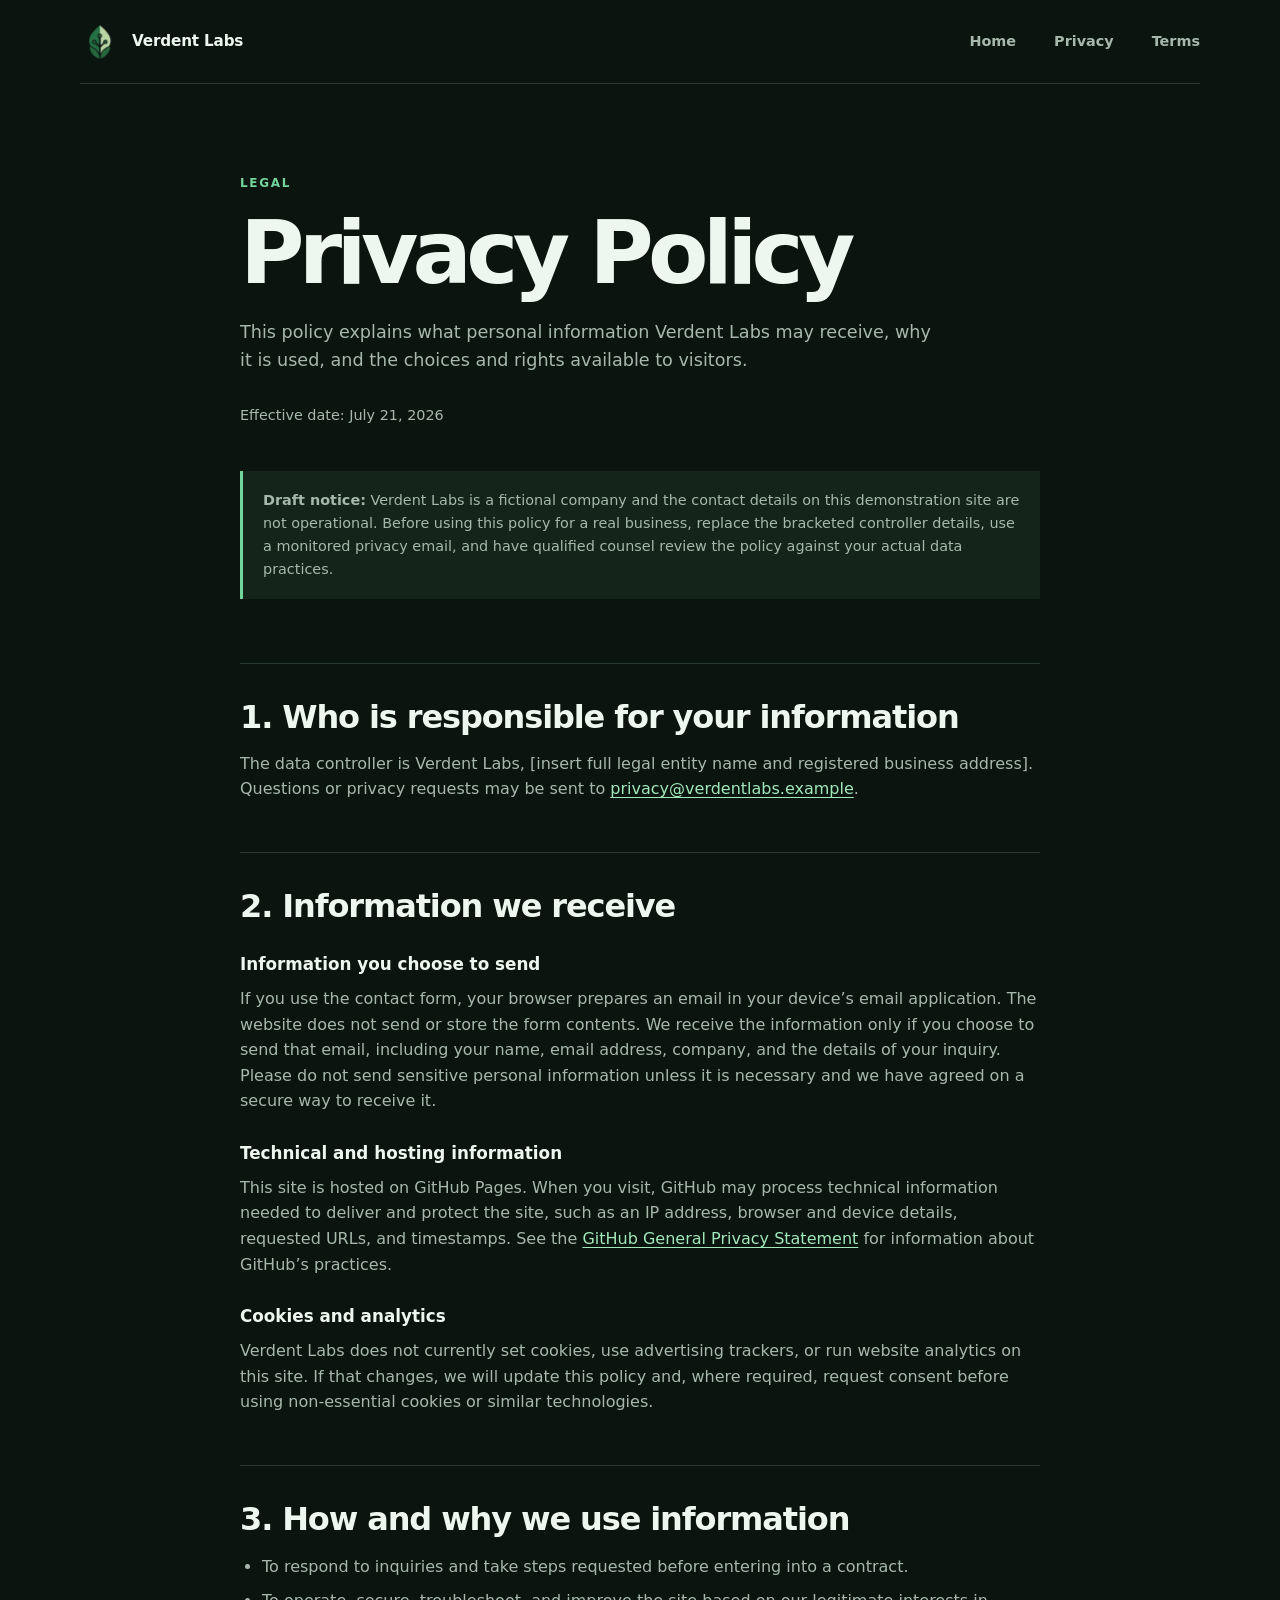
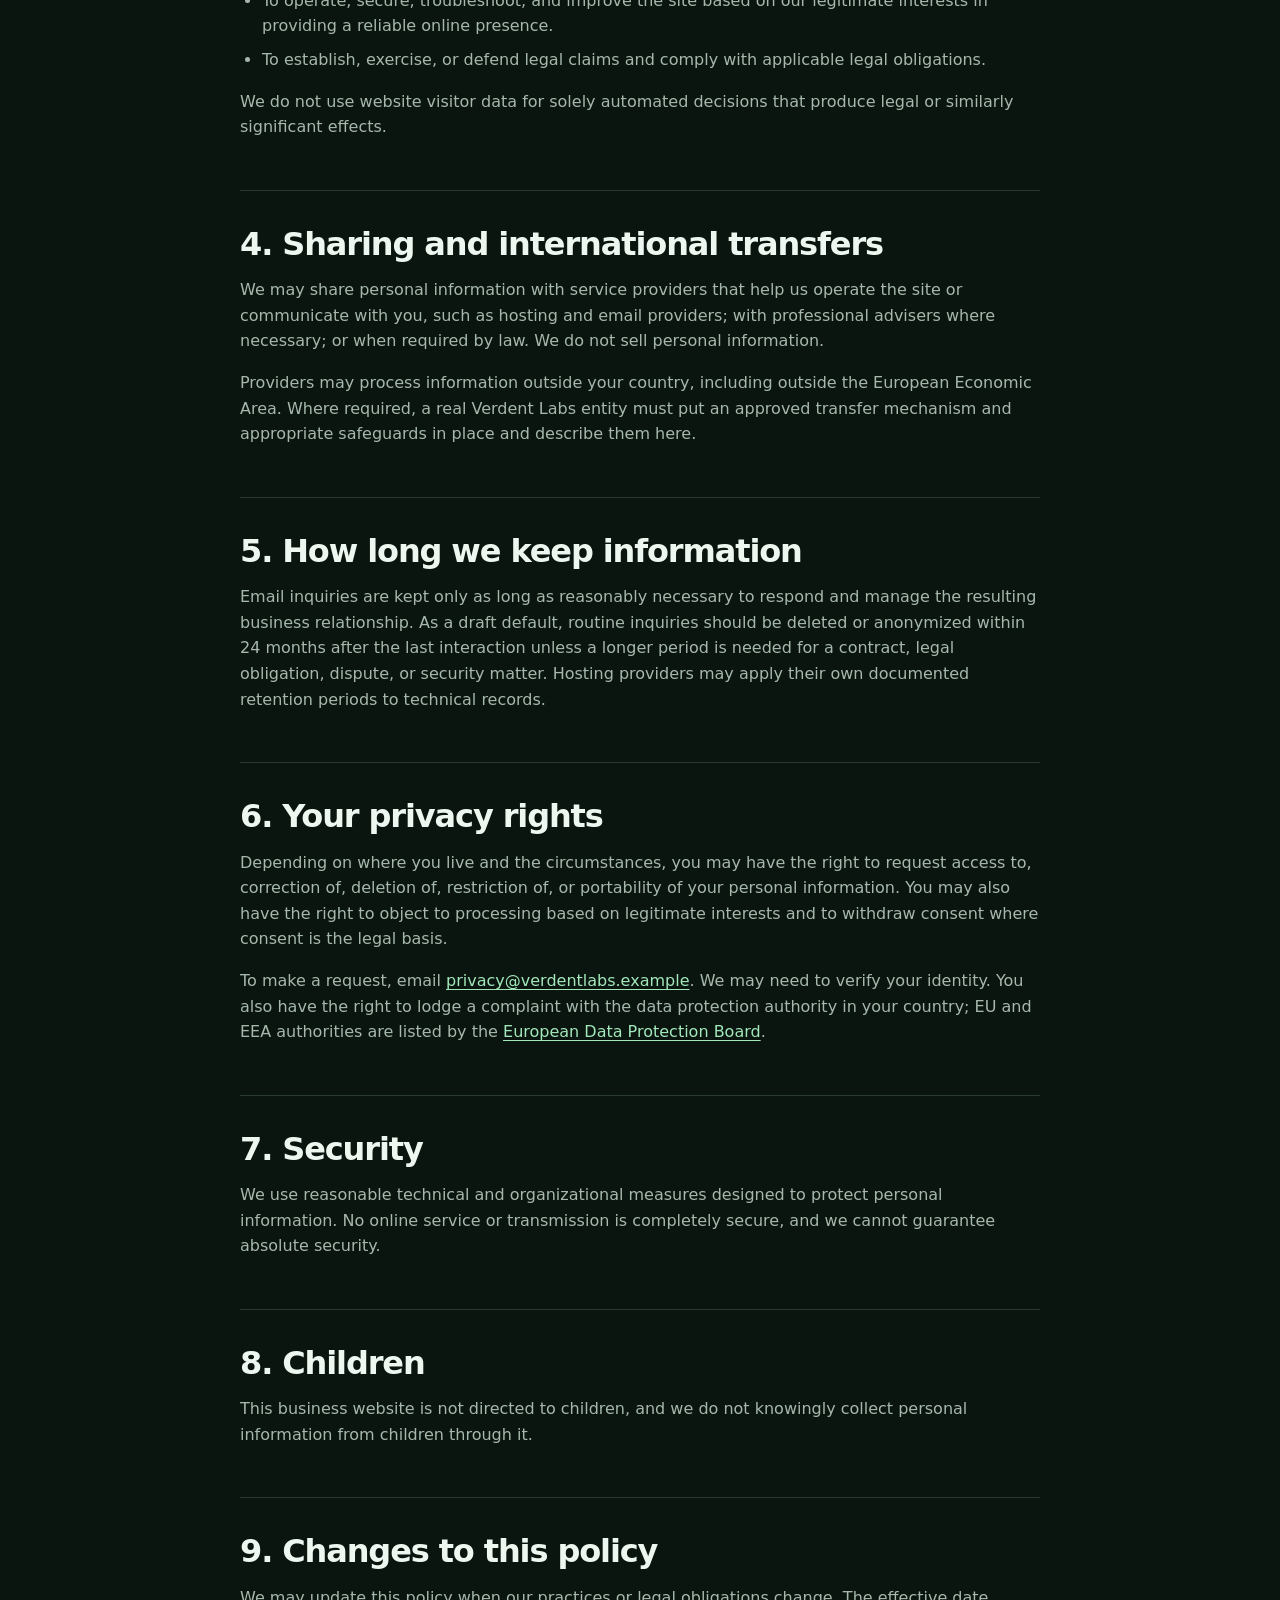
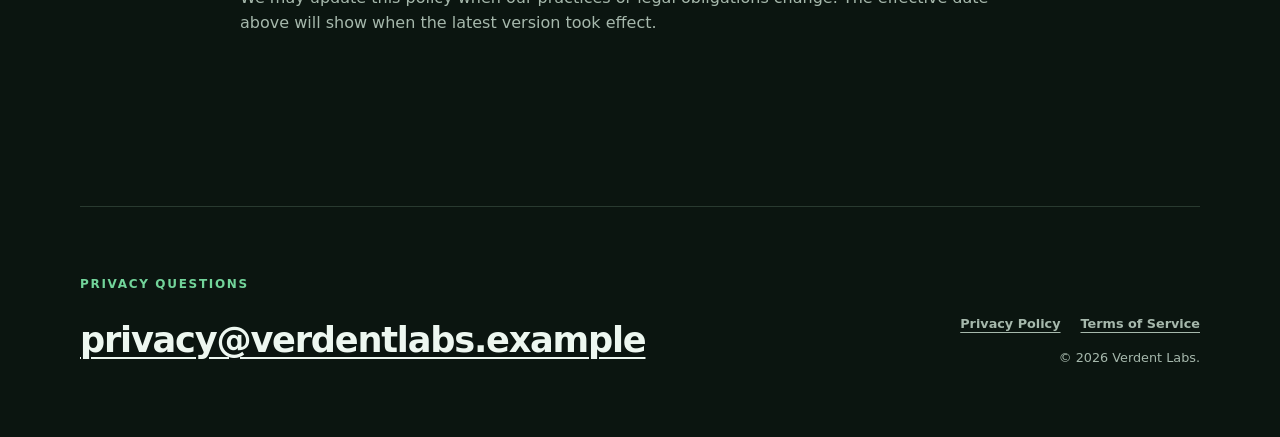
==== commit ef27cec0: "Add privacy-aware contact form" ====
--- a/privacy-policy.html
+++ b/privacy-policy.html
@@ -74,8 +74,10 @@
           <h2 id="collect">2. Information we receive</h2>
           <h3>Information you choose to send</h3>
           <p>
-            If you contact us by email, we receive the information included in
-            your message, such as your name, email address, company, and the
+            If you use the contact form, your browser prepares an email in your
+            device’s email application. The website does not send or store the
+            form contents. We receive the information only if you choose to send
+            that email, including your name, email address, company, and the
             details of your inquiry. Please do not send sensitive personal
             information unless it is necessary and we have agreed on a secure
             way to receive it.
--- a/styles.css
+++ b/styles.css
@@ -249,6 +249,110 @@
   color: var(--muted);
 }
 
+.contact-section {
+  display: grid;
+  grid-template-columns: 0.8fr 1.2fr;
+  gap: clamp(48px, 9vw, 110px);
+  padding: 110px 0 125px;
+  border-top: 1px solid var(--line);
+}
+
+.contact-intro h2 {
+  margin-bottom: 22px;
+  font-size: clamp(2rem, 4vw, 3.5rem);
+  letter-spacing: -0.045em;
+  line-height: 1.08;
+}
+
+.contact-intro > p:last-child {
+  max-width: 480px;
+  margin-bottom: 0;
+  color: var(--muted);
+  font-size: 1.05rem;
+}
+
+.contact-form {
+  display: grid;
+  gap: 22px;
+}
+
+.form-grid {
+  display: grid;
+  grid-template-columns: repeat(2, minmax(0, 1fr));
+  gap: 18px;
+}
+
+.contact-form label {
+  display: grid;
+  gap: 8px;
+  color: var(--ink);
+  font-size: 0.85rem;
+  font-weight: 700;
+}
+
+.optional {
+  margin-left: 6px;
+  color: var(--muted);
+  font-size: 0.72rem;
+  font-weight: 500;
+}
+
+.contact-form input,
+.contact-form textarea {
+  width: 100%;
+  padding: 13px 14px;
+  color: var(--ink);
+  background: #0f1d15;
+  border: 1px solid var(--line);
+  border-radius: 4px;
+  font: inherit;
+}
+
+.contact-form textarea {
+  min-height: 160px;
+  resize: vertical;
+}
+
+.contact-form input:focus,
+.contact-form textarea:focus {
+  border-color: var(--accent);
+  outline: 3px solid rgb(114 212 154 / 18%);
+  outline-offset: 1px;
+}
+
+.contact-form textarea::placeholder {
+  color: #75877b;
+}
+
+.form-actions {
+  display: flex;
+  align-items: center;
+  gap: 18px;
+}
+
+.form-actions .button {
+  flex: 0 0 auto;
+  border: 0;
+  cursor: pointer;
+  font-family: inherit;
+}
+
+.form-note,
+.form-status {
+  margin: 0;
+  color: var(--muted);
+  font-size: 0.78rem;
+}
+
+.form-note {
+  max-width: 320px;
+}
+
+.form-status {
+  min-height: 1.3em;
+  color: var(--accent);
+}
+
 footer {
   display: flex;
   align-items: end;
@@ -383,8 +487,19 @@
   }
 
   .about,
-  .services {
+  .services,
+  .contact-section {
     padding: 80px 0;
+  }
+
+  .contact-section,
+  .form-grid {
+    grid-template-columns: 1fr;
+  }
+
+  .form-actions {
+    align-items: flex-start;
+    flex-direction: column;
   }
 
   .service-grid {
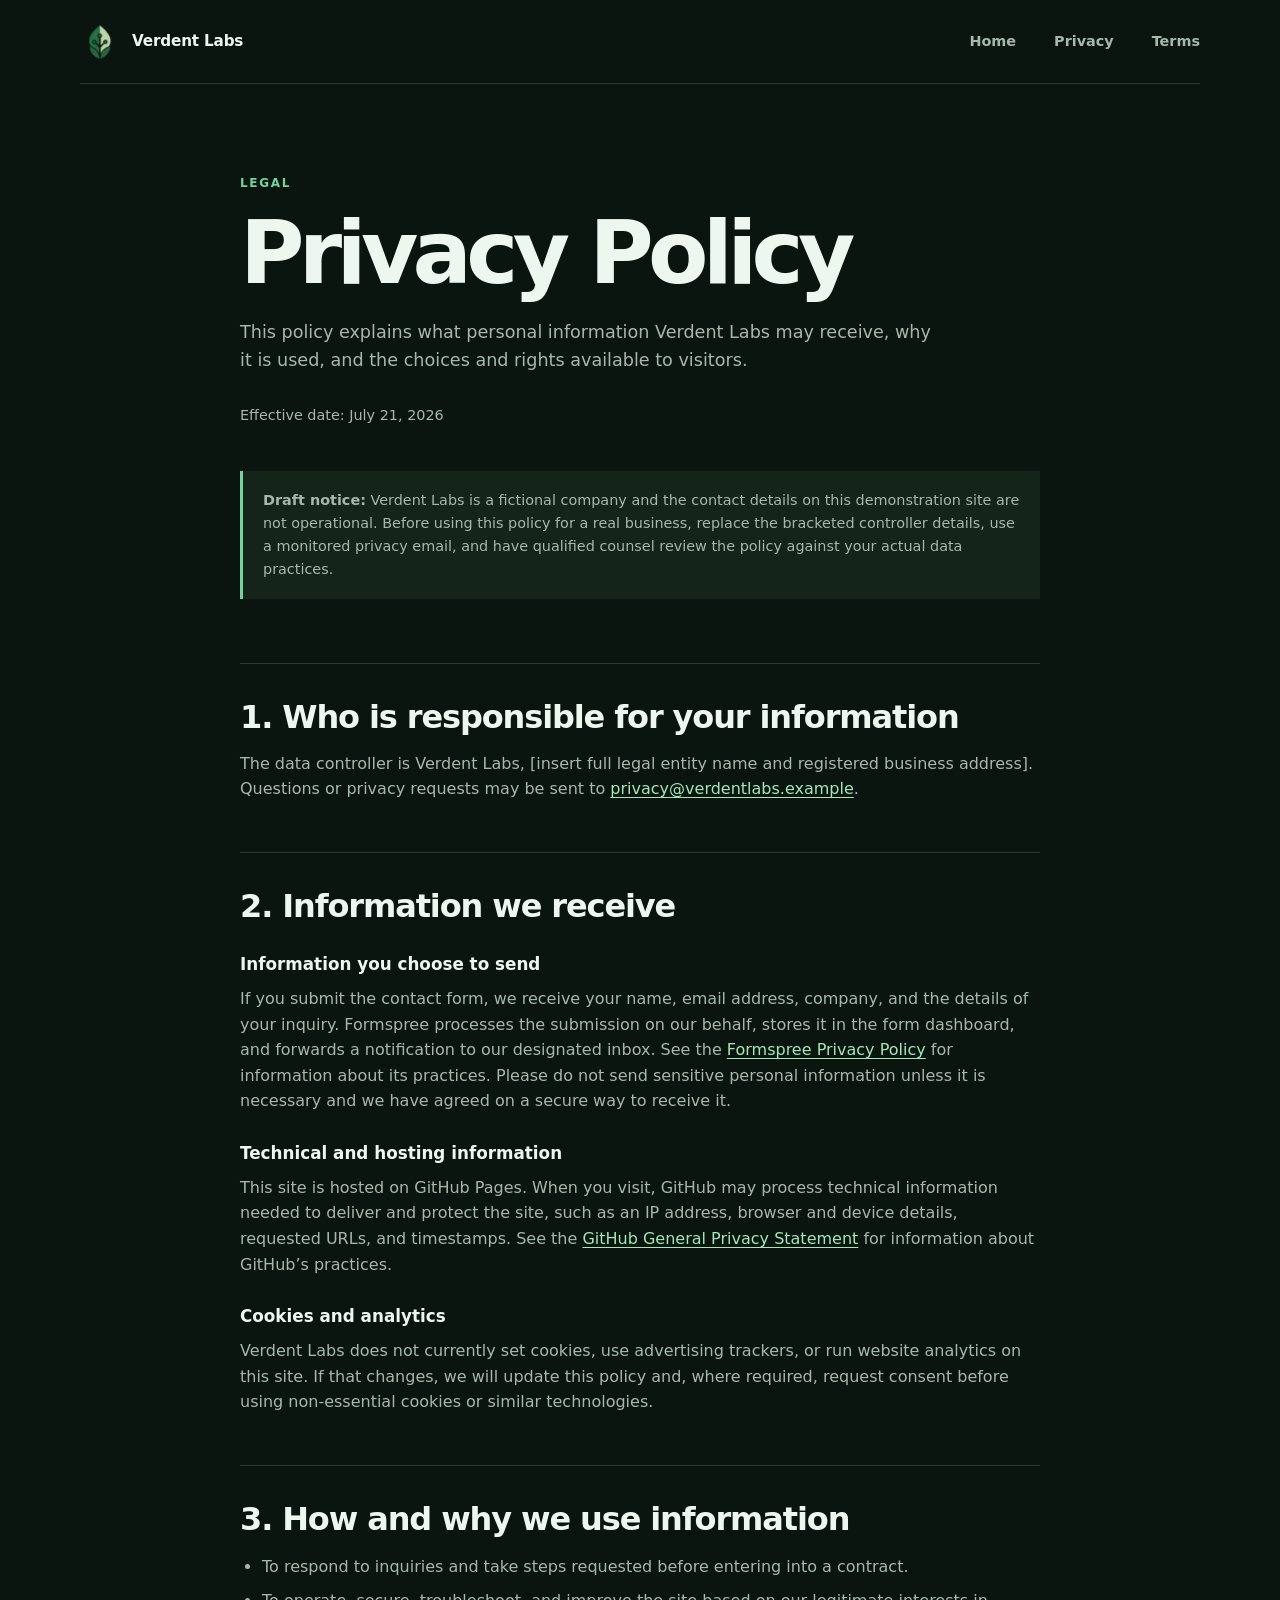
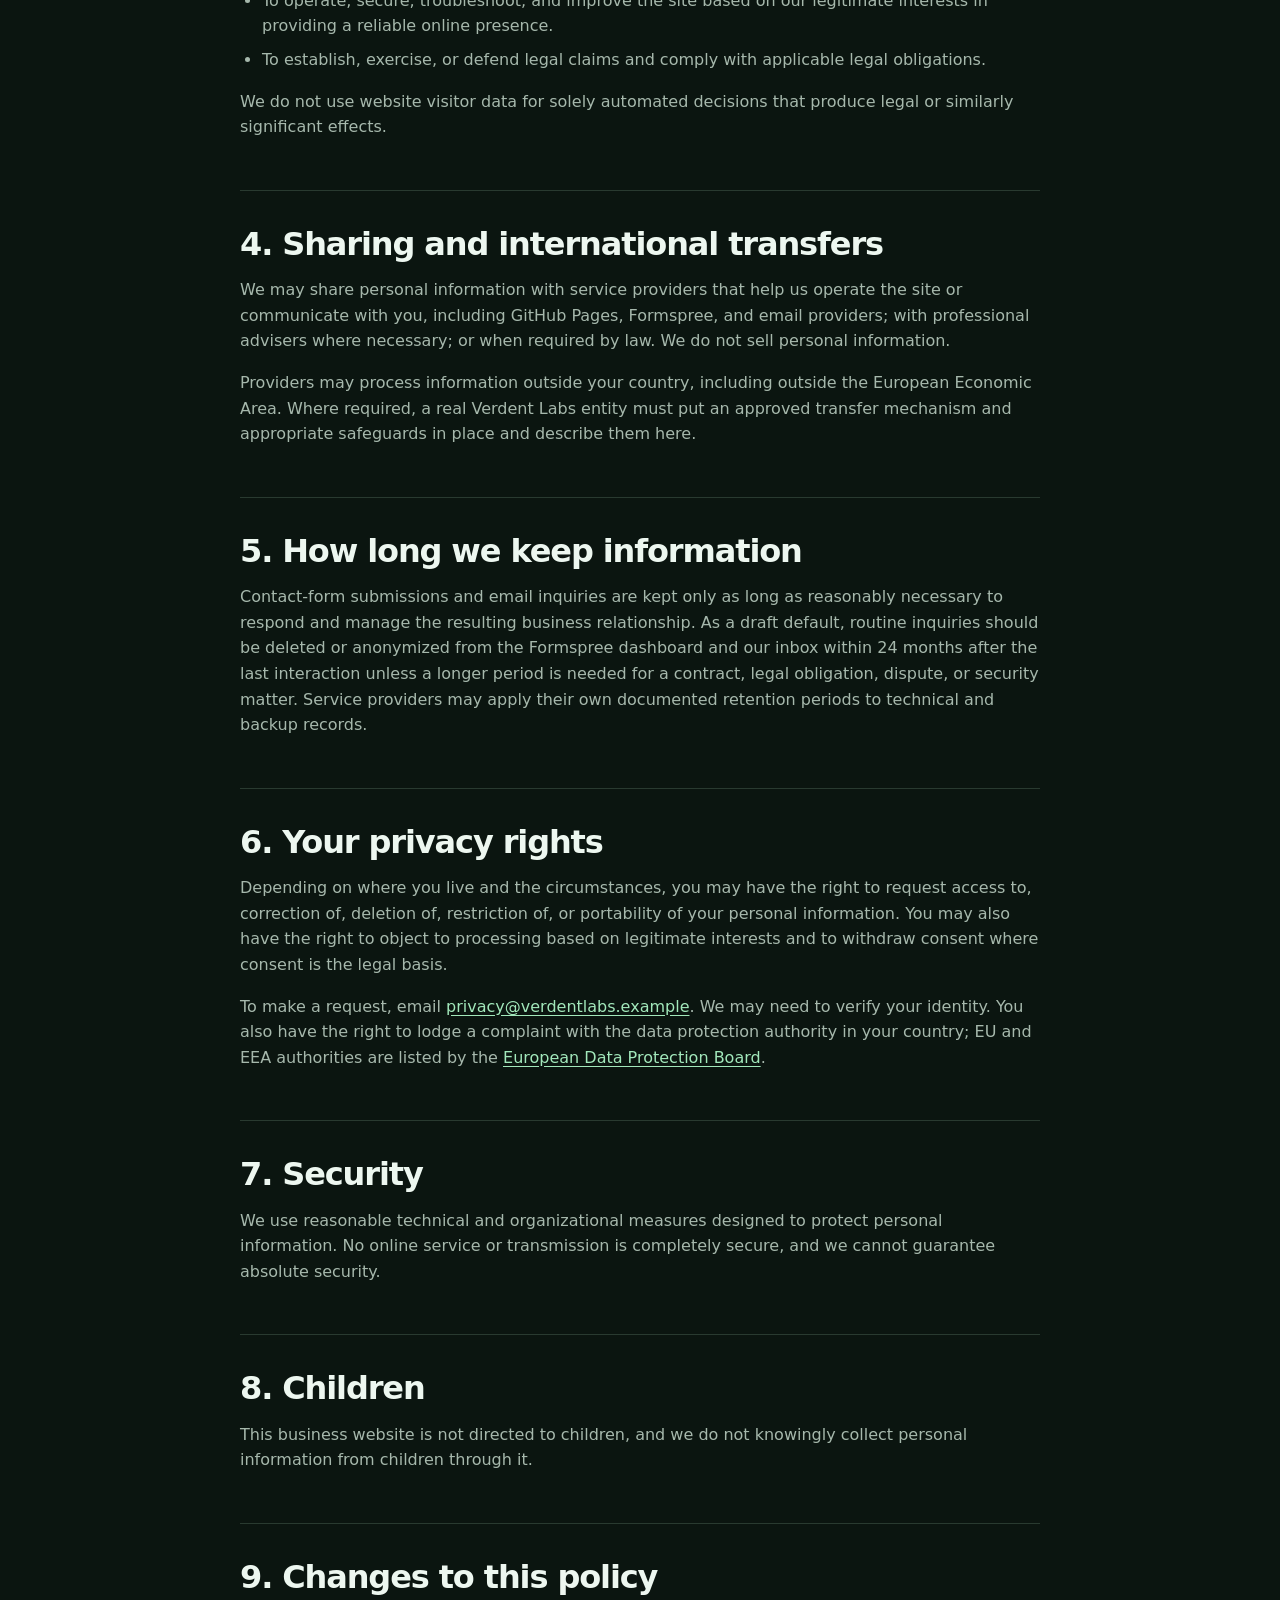
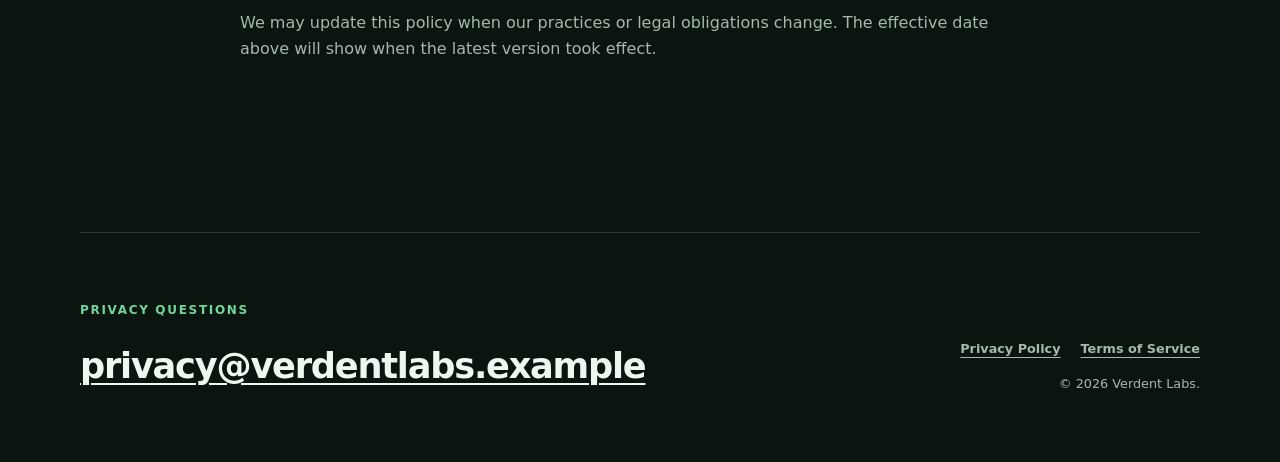
==== commit 67930a24: "Connect contact form to Formspree" ====
--- a/privacy-policy.html
+++ b/privacy-policy.html
@@ -74,13 +74,15 @@
           <h2 id="collect">2. Information we receive</h2>
           <h3>Information you choose to send</h3>
           <p>
-            If you use the contact form, your browser prepares an email in your
-            device’s email application. The website does not send or store the
-            form contents. We receive the information only if you choose to send
-            that email, including your name, email address, company, and the
-            details of your inquiry. Please do not send sensitive personal
-            information unless it is necessary and we have agreed on a secure
-            way to receive it.
+            If you submit the contact form, we receive your name, email address,
+            company, and the details of your inquiry. Formspree processes the
+            submission on our behalf, stores it in the form dashboard, and
+            forwards a notification to our designated inbox. See the
+            <a href="https://formspree.io/legal/privacy-policy/"
+              >Formspree Privacy Policy</a
+            > for information about its practices. Please do not send sensitive
+            personal information unless it is necessary and we have agreed on a
+            secure way to receive it.
           </p>
 
           <h3>Technical and hosting information</h3>
@@ -129,9 +131,10 @@
           <h2 id="sharing">4. Sharing and international transfers</h2>
           <p>
             We may share personal information with service providers that help
-            us operate the site or communicate with you, such as hosting and
-            email providers; with professional advisers where necessary; or
-            when required by law. We do not sell personal information.
+            us operate the site or communicate with you, including GitHub Pages,
+            Formspree, and email providers; with professional advisers where
+            necessary; or when required by law. We do not sell personal
+            information.
           </p>
           <p>
             Providers may process information outside your country, including
@@ -144,13 +147,14 @@
         <section aria-labelledby="retention">
           <h2 id="retention">5. How long we keep information</h2>
           <p>
-            Email inquiries are kept only as long as reasonably necessary to
-            respond and manage the resulting business relationship. As a draft
-            default, routine inquiries should be deleted or anonymized within
-            24 months after the last interaction unless a longer period is
-            needed for a contract, legal obligation, dispute, or security
-            matter. Hosting providers may apply their own documented retention
-            periods to technical records.
+            Contact-form submissions and email inquiries are kept only as long
+            as reasonably necessary to respond and manage the resulting
+            business relationship. As a draft default, routine inquiries should
+            be deleted or anonymized from the Formspree dashboard and our inbox
+            within 24 months after the last interaction unless a longer period
+            is needed for a contract, legal obligation, dispute, or security
+            matter. Service providers may apply their own documented retention
+            periods to technical and backup records.
           </p>
         </section>
 
--- a/styles.css
+++ b/styles.css
@@ -272,8 +272,17 @@
 }
 
 .contact-form {
+  position: relative;
   display: grid;
   gap: 22px;
+}
+
+.form-honeypot {
+  position: absolute !important;
+  left: -10000px !important;
+  width: 1px !important;
+  height: 1px !important;
+  overflow: hidden !important;
 }
 
 .form-grid {
@@ -337,6 +346,11 @@
   font-family: inherit;
 }
 
+.form-actions .button:disabled {
+  cursor: wait;
+  opacity: 0.65;
+}
+
 .form-note,
 .form-status {
   margin: 0;
@@ -348,9 +362,18 @@
   max-width: 320px;
 }
 
+.form-note a {
+  color: var(--accent-dark);
+  text-underline-offset: 3px;
+}
+
 .form-status {
   min-height: 1.3em;
   color: var(--accent);
+}
+
+.form-status[data-state="error"] {
+  color: #ffb9b9;
 }
 
 footer {
